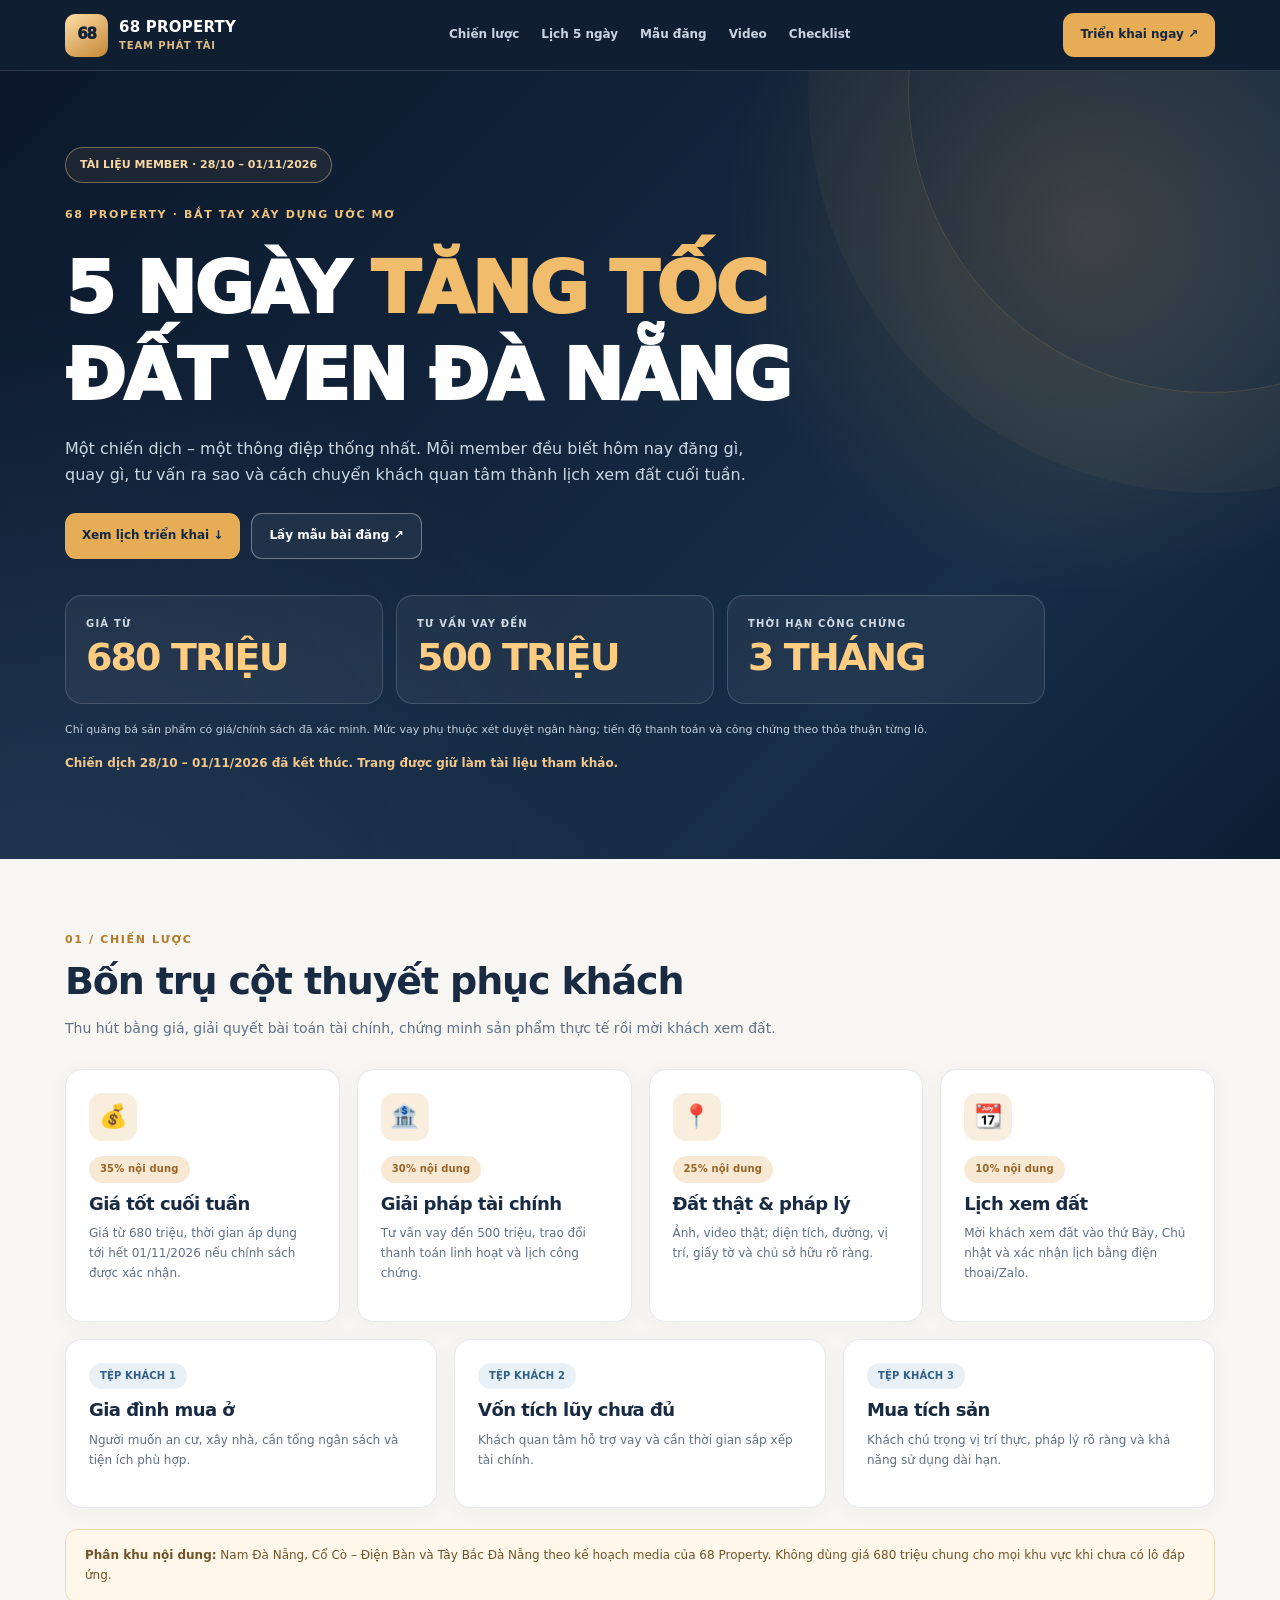
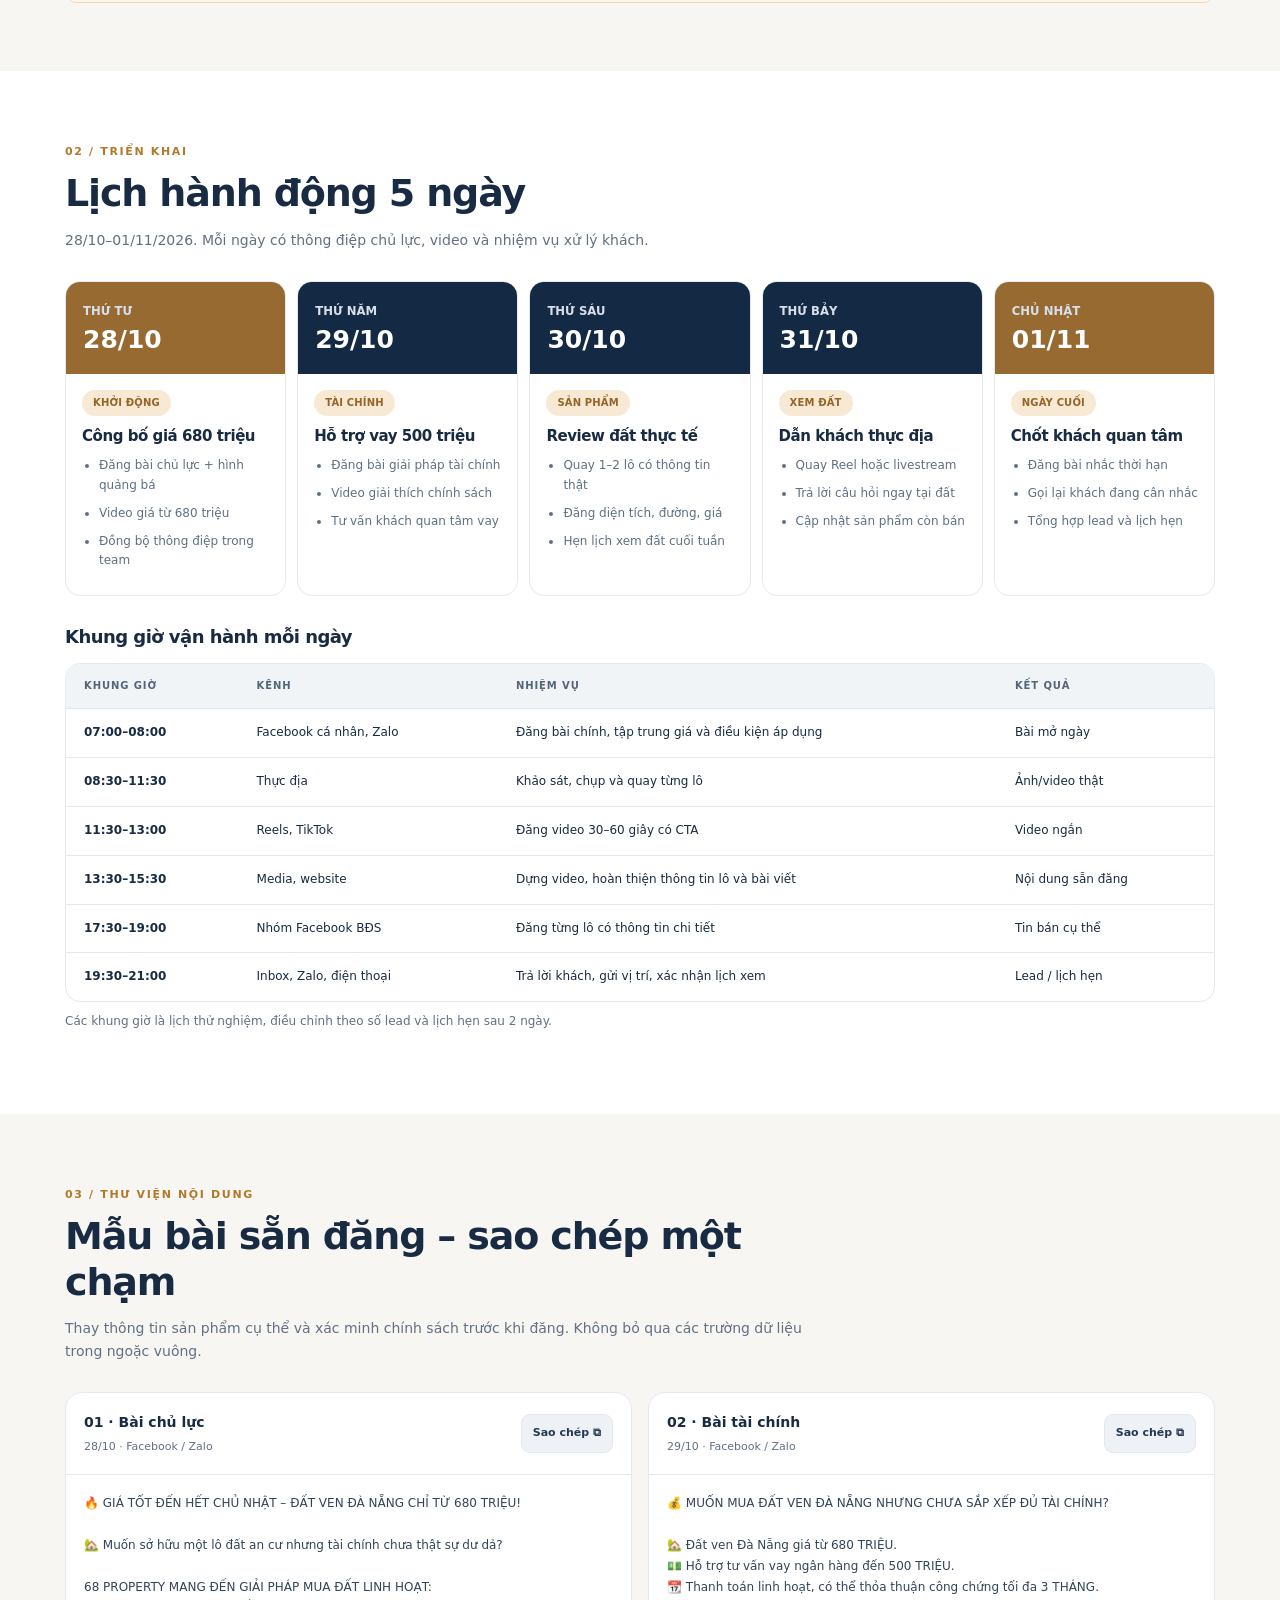
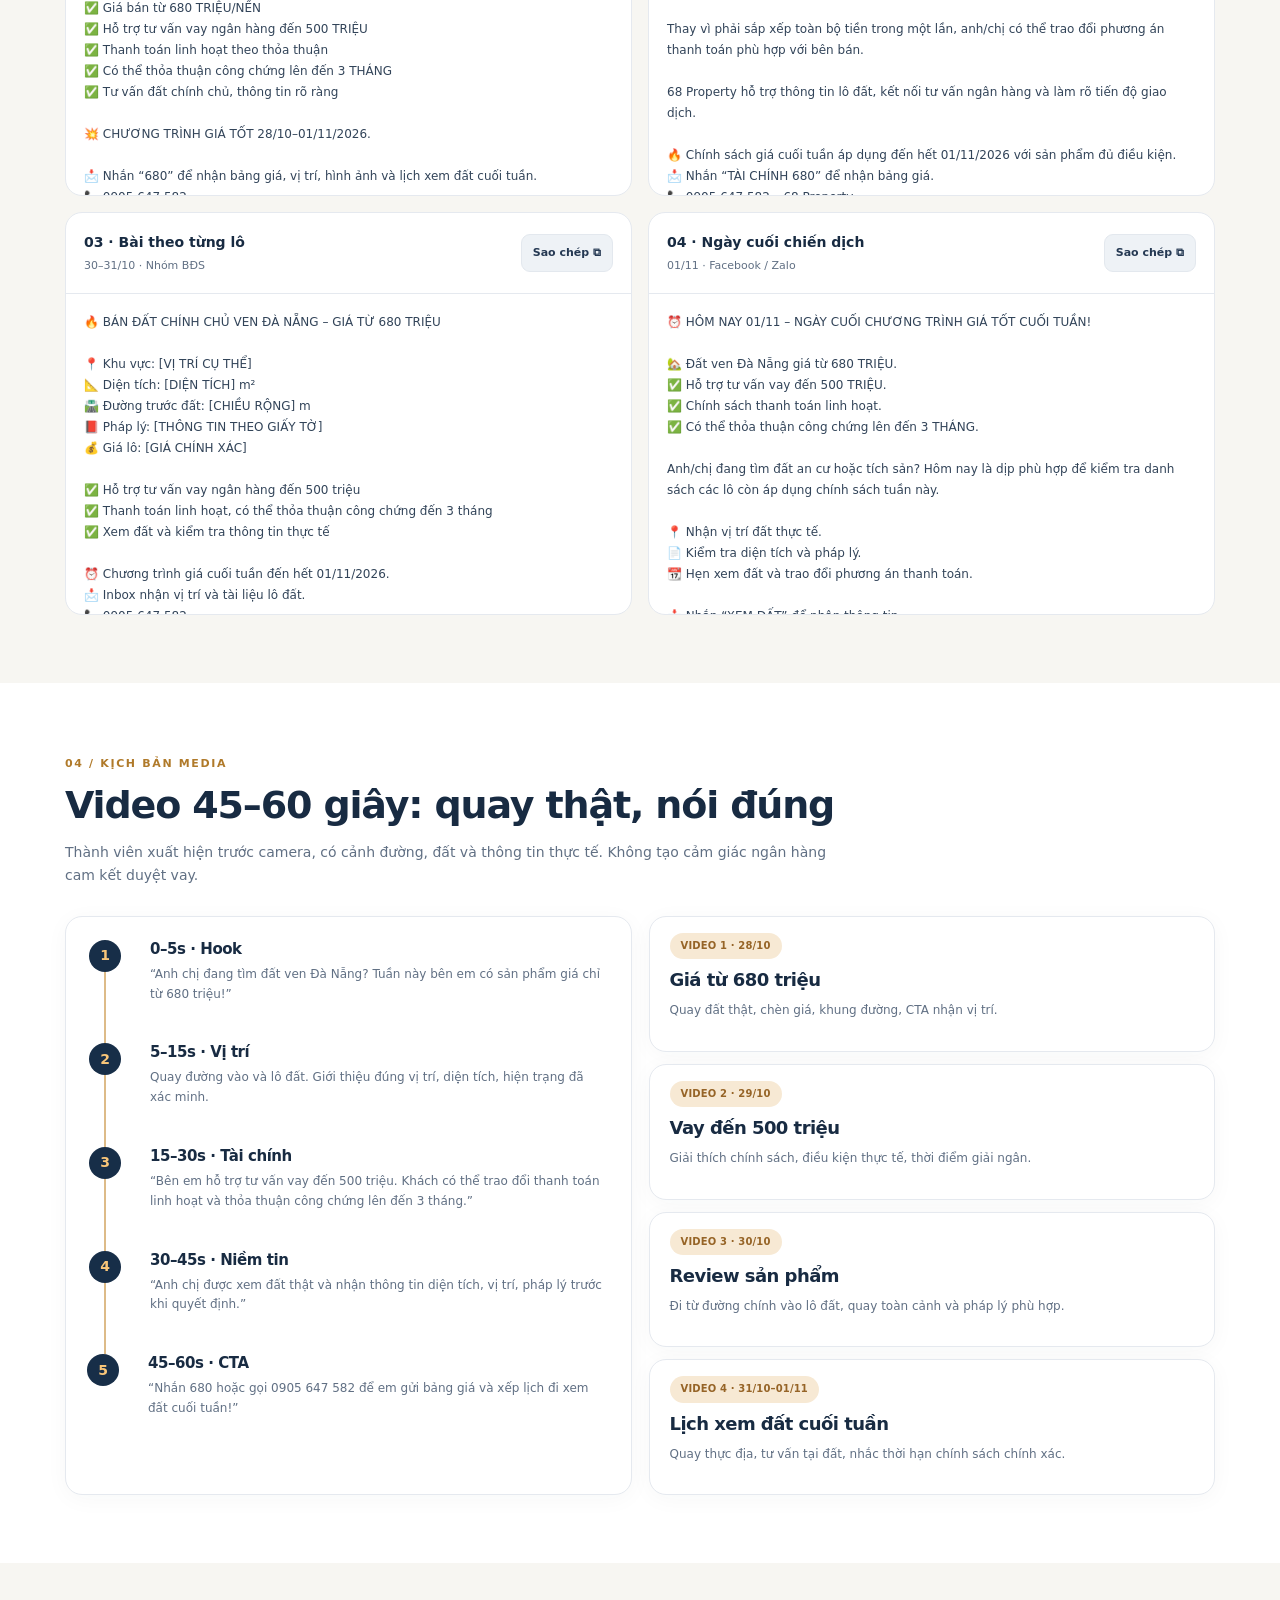
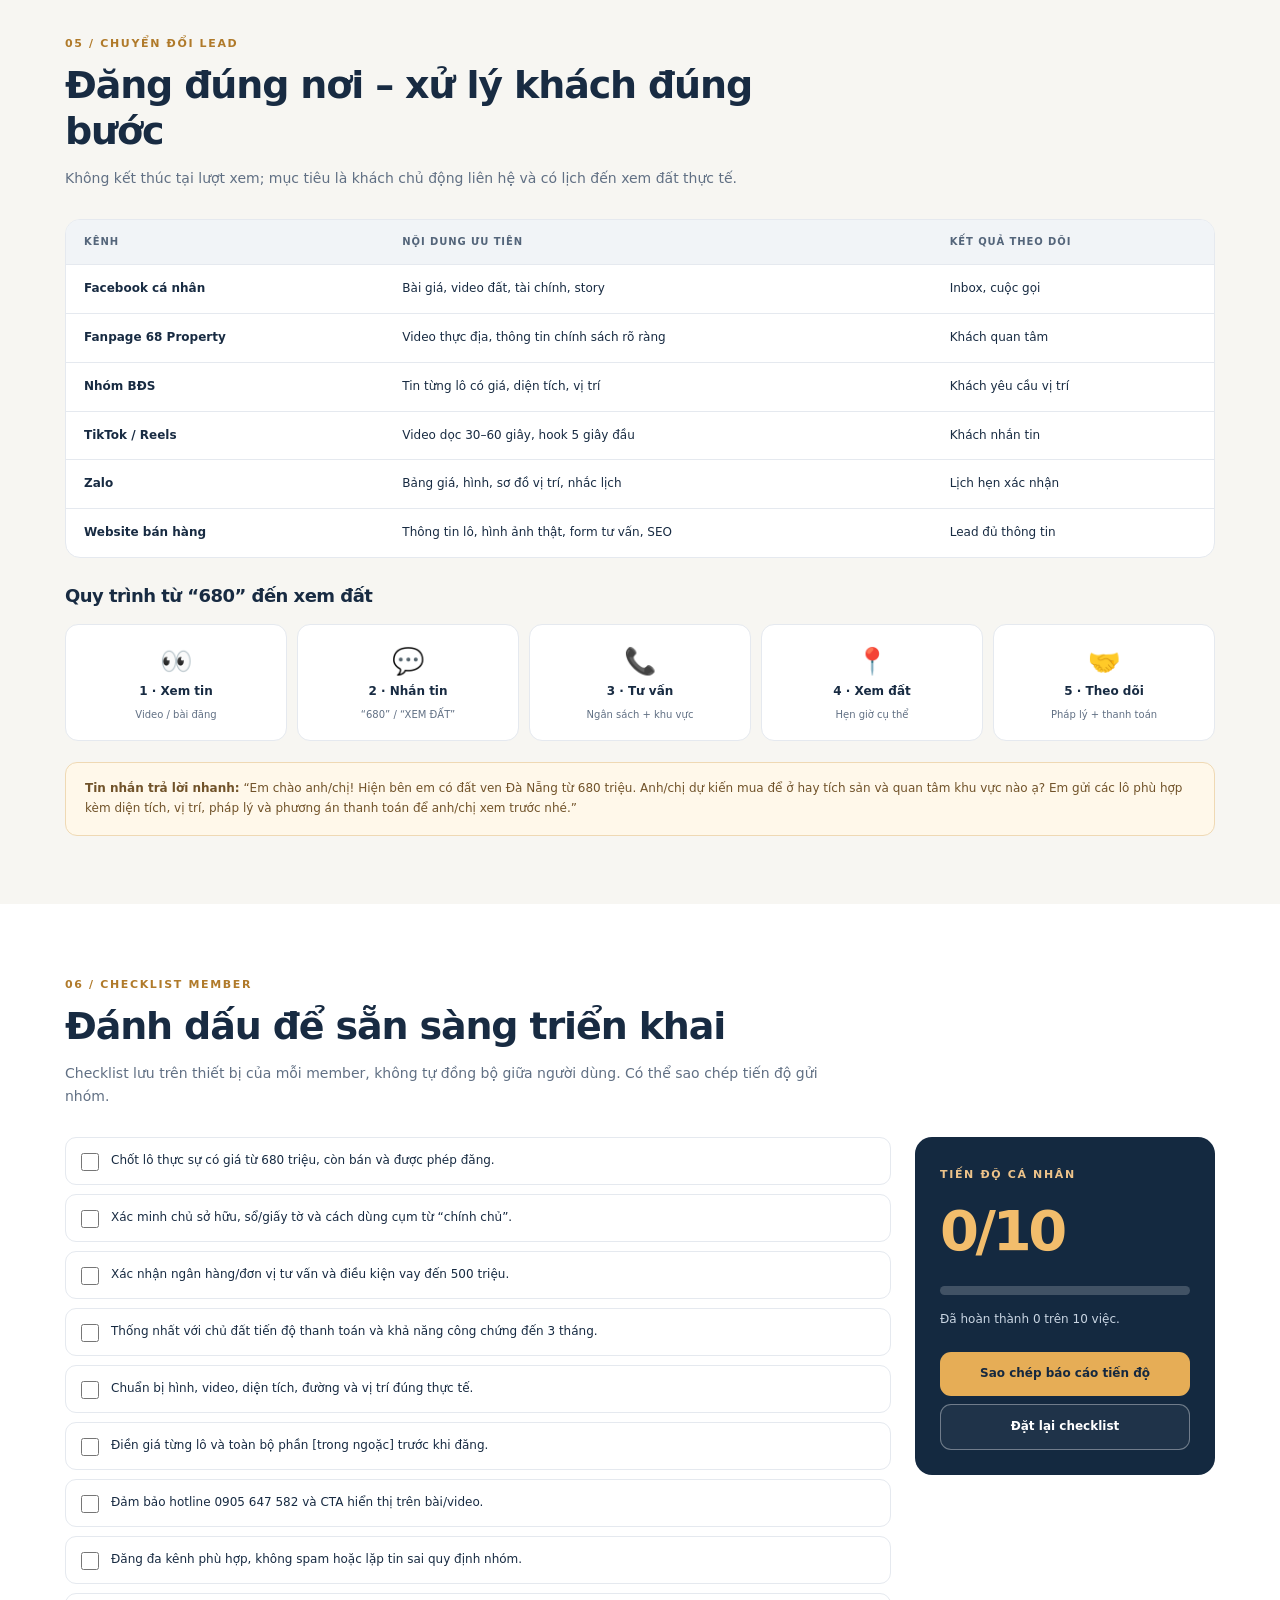
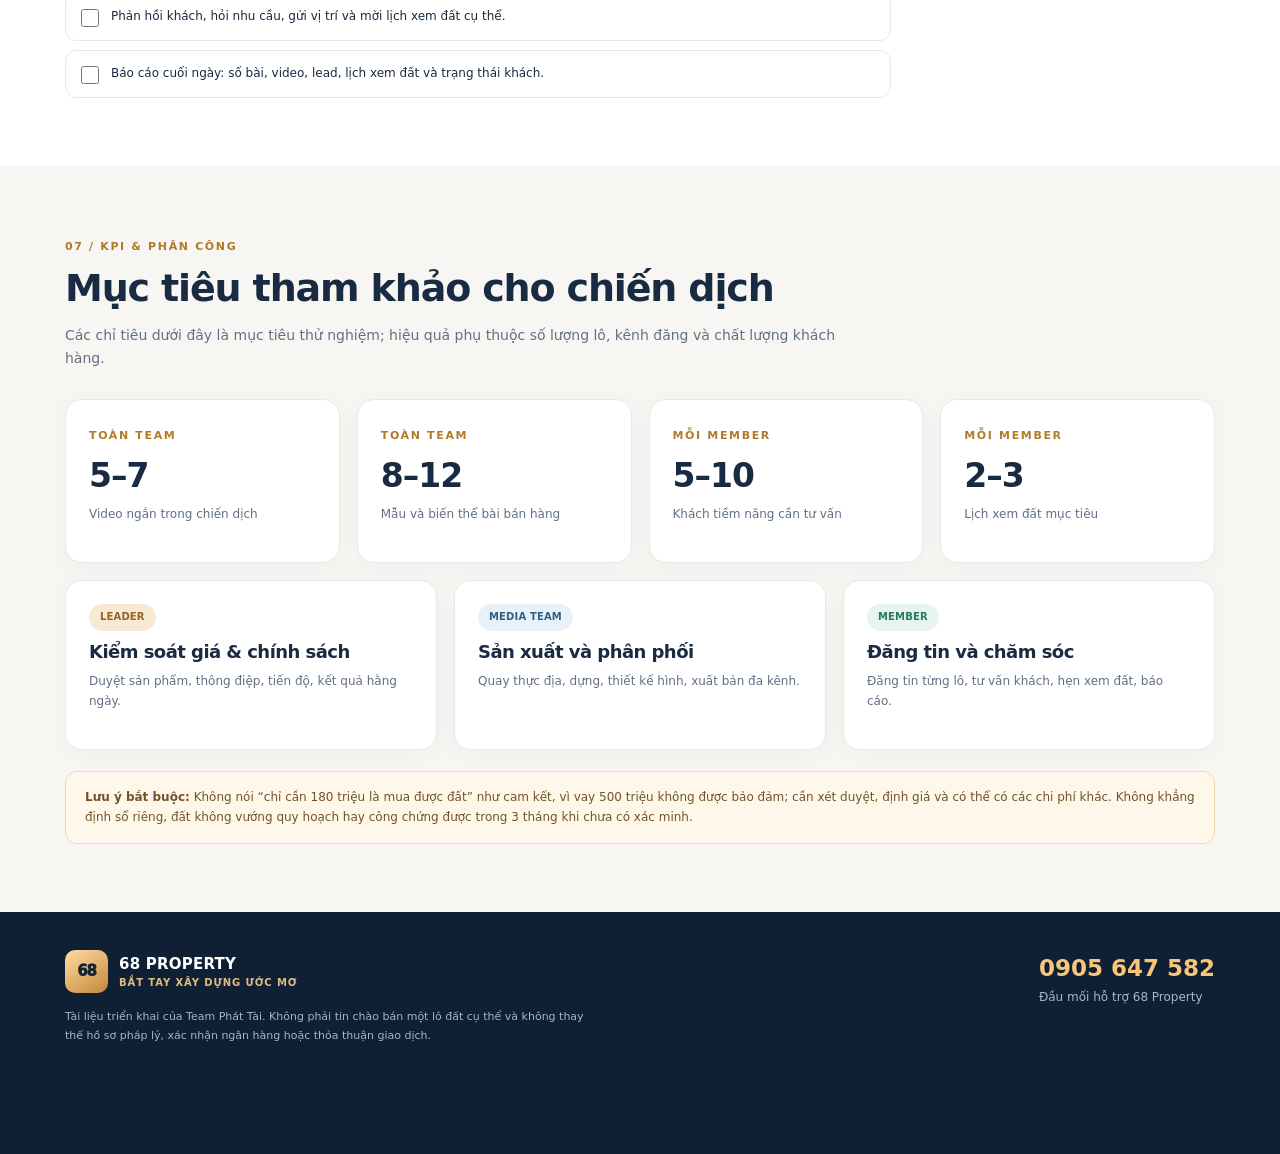
==== docs/index.html @ 5639f5b7 "Add 68 Property campaign playbook landing page" ====
<!doctype html>
<html lang="vi">
<head>
  <meta charset="utf-8">
  <meta name="viewport" content="width=device-width,initial-scale=1">
  <meta name="theme-color" content="#0d1b2f">
  <meta name="robots" content="noindex,nofollow">
  <title>68 Property | Playbook chiến dịch 680 triệu | 28/10–01/11/2026</title>
  <meta name="description" content="Tài liệu triển khai Team Phát Tài – 68 Property: mục tiêu, lịch 5 ngày, mẫu bài đăng, video, tư vấn và checklist chiến dịch đất ven Đà Nẵng.">
  <meta property="og:type" content="website">
  <meta property="og:title" content="68 Property | Chiến dịch 5 ngày tăng tốc">
  <meta property="og:description" content="Kế hoạch triển khai cho member: đất ven Đà Nẵng từ 680 triệu, tư vấn vay đến 500 triệu, công chứng linh hoạt đến 3 tháng.">
  <style>
  :root{--navy:#0e1e32;--navy2:#172b45;--gold:#e6ad56;--cream:#f7f6f2;--paper:#fff;--ink:#182b42;--muted:#617084;--line:#e5e9ef;--green:#247f61}
  *{box-sizing:border-box}html{scroll-behavior:smooth;scroll-padding-top:84px}body{margin:0;background:var(--cream);color:var(--ink);font-family:system-ui,-apple-system,'Segoe UI',Roboto,Arial,sans-serif;font-size:14px;line-height:1.65}a{color:inherit;text-decoration:none}button{font:inherit;cursor:pointer}button:focus-visible,a:focus-visible,input:focus-visible{outline:3px solid #e7a547;outline-offset:2px}h1,h2,h3{line-height:1.2;letter-spacing:-.03em;margin-top:0}h2{font-size:clamp(25px,3.4vw,38px)}h3{font-size:18px}p{margin:0 0 14px}.wrap{width:min(1150px,calc(100% - 42px));margin:auto}.eyebrow{text-transform:uppercase;letter-spacing:.15em;font-size:11px;font-weight:800;color:#b07a2a}.small{font-size:12px;color:var(--muted)}
  .header{background:rgba(12,26,45,.98);color:white;position:sticky;top:0;z-index:50;border-bottom:1px solid #ffffff20;backdrop-filter:blur(10px)}.headerin{display:flex;align-items:center;justify-content:space-between;gap:12px;min-height:70px}.brand{display:flex;align-items:center;gap:11px;font-size:15px;font-weight:900;letter-spacing:.015em;line-height:1.15}.mark{width:43px;height:43px;border-radius:10px;display:grid;place-items:center;background:linear-gradient(145deg,#ffdda5,#c48737);color:#122238;font-weight:1000;letter-spacing:-.08em}.brand small{font-size:10px;color:#dfbb84;letter-spacing:.09em;display:block;margin-top:4px}.nav{display:flex;align-items:center;gap:22px}.nav a{font-size:12px;font-weight:700;color:#c9d4e3}.nav a:hover{color:#f2c77f}.btn{display:inline-flex;align-items:center;justify-content:center;gap:7px;padding:12px 17px;border:0;border-radius:11px;font-size:12px;font-weight:800;transition:.15s}.btn:hover{transform:translateY(-1px)}.btn-gold{background:var(--gold);color:#15283f}.btn-ghost{border:1px solid #ffffff5c;background:#ffffff0d;color:#fff}.btn-light{background:#edf1f6;color:#263954}.btn-outline{border:1px solid var(--line);background:#fff;color:#253b52}.btn-small{padding:8px 10px;font-size:11px}
  .hero{position:relative;overflow:hidden;background:radial-gradient(circle at 85% 20%,#cb964339,transparent 29%),radial-gradient(circle at 0% 110%,#5c7eab37,transparent 41%),linear-gradient(135deg,#0b182b,#172e48 72%,#0c1e34);color:white}.hero:after{content:'';position:absolute;border:1px solid #ebb65d2b;width:600px;height:600px;border-radius:50%;right:-230px;top:-280px;box-shadow:0 0 0 100px #eab2580b;pointer-events:none}.hero-content{position:relative;z-index:1;padding:76px 0 72px}.hero .eyebrow{color:#f0c47d}.pill{border:1px solid #efc68870;background:#edb76412;display:inline-block;padding:8px 14px;border-radius:100px;font-size:11px;color:#f9d7a4;font-weight:800}.hero h1{font-size:clamp(38px,6vw,72px);font-weight:950;max-width:930px;margin:21px 0 18px}.hero h1 em{font-style:normal;color:#f2bc6d}.lead{font-size:16px;color:#cbd7e4;max-width:720px}.hero-actions{display:flex;gap:11px;flex-wrap:wrap;margin:24px 0 36px}.stats{display:grid;grid-template-columns:repeat(3,1fr);gap:13px;max-width:980px}.stat{padding:20px;border:1px solid #ffffff28;background:#ffffff0d;border-radius:17px}.stat span{display:block;text-transform:uppercase;letter-spacing:.12em;font-size:10px;font-weight:800;color:#cfdae6}.stat b{display:block;color:#ffcd82;font-size:clamp(25px,3vw,38px);letter-spacing:-.05em;line-height:1.35}.hero-note{font-size:11px;color:#c4d0df;margin:17px 0 0;max-width:950px}.count{color:#f1c68b;font-weight:750;font-size:12px;margin-top:14px}
  section.block{padding:68px 0}.alt{background:#fff}.intro{max-width:770px;margin-bottom:29px}.intro h2{margin:9px 0 12px}.intro p{color:var(--muted)}.grid{display:grid;gap:17px}.grid2{grid-template-columns:repeat(2,minmax(0,1fr))}.grid3{grid-template-columns:repeat(3,minmax(0,1fr))}.grid4{grid-template-columns:repeat(4,minmax(0,1fr))}.card{background:#fff;border:1px solid var(--line);border-radius:17px;padding:23px;box-shadow:0 4px 23px #1b2c4409}.card h3{margin:10px 0}.card p,.card li{color:var(--muted);font-size:12px}.tag{font-size:10px;font-weight:850;letter-spacing:.015em;background:#f7e9d4;color:#966427;border-radius:30px;padding:5px 11px;display:inline-block}.tag-blue{color:#315f88;background:#e9f1f8}.tag-green{color:#24795f;background:#e7f5ee}.ico{width:48px;height:48px;background:#f9eddd;border-radius:13px;display:grid;place-items:center;font-size:23px;margin-bottom:15px}.callout{background:#fff8ea;border:1px solid #efd9b4;border-radius:12px;padding:16px 19px;color:#71532a;font-size:12px;margin-top:21px}
  .days{display:grid;grid-template-columns:repeat(5,minmax(0,1fr));gap:11px}.day{border:1px solid var(--line);background:white;border-radius:15px;overflow:hidden}.day-top{background:#142943;color:#fff;padding:17px}.day:first-child .day-top,.day:last-child .day-top{background:#976a31}.day-top small{color:#d7dfeb;font-weight:700}.day-top strong{font-size:25px;display:block;line-height:1.4}.day-body{padding:16px}.day-body h3{font-size:15px;margin:11px 0}.day-body ul{padding-left:17px;margin:0;color:#5d7084;font-size:12px}.day-body li{margin:8px 0}
  .scroll{overflow:auto;border:1px solid var(--line);background:#fff;border-radius:15px}table{width:100%;border-collapse:collapse;min-width:690px}th,td{text-align:left;vertical-align:top;padding:14px 18px;font-size:12px;border-bottom:1px solid var(--line)}th{background:#f1f4f7;color:#54657a;font-size:10px;text-transform:uppercase;letter-spacing:.09em}tr:last-child td{border:0}td:first-child{font-weight:850;white-space:nowrap}
  .templates{display:grid;grid-template-columns:repeat(2,minmax(0,1fr));gap:16px}.template{background:#fff;border:1px solid var(--line);border-radius:17px;overflow:hidden}.template-head{display:flex;justify-content:space-between;align-items:center;gap:10px;padding:18px;border-bottom:1px solid var(--line)}.template-head strong{font-size:14px}.template-head small{display:block;font-size:11px;color:var(--muted);margin-top:3px}.post{padding:18px;white-space:pre-wrap;max-height:320px;overflow-y:auto;font-size:12px;color:#324459;line-height:1.75}.copy{font-weight:850;background:#eef2f6;border:1px solid #e3e8ee;border-radius:9px;padding:9px 11px;color:#243852;font-size:11px;white-space:nowrap}.copy:hover{background:#e1e8f0}
  .script{counter-reset:script}.scene{border-left:2px solid #ddbb88;padding:0 0 25px 44px;margin-left:15px;position:relative}.scene:last-child{border:0;padding-bottom:0}.scene:before{counter-increment:script;content:counter(script);position:absolute;left:-17px;top:0;border-radius:50%;background:#172e48;color:#f9c679;width:32px;height:32px;display:grid;place-items:center;font-weight:900}.scene h3{font-size:15px;margin:0 0 7px}.scene p{font-size:12px;color:var(--muted)}.mini{padding:16px 20px}
  .flow{display:grid;grid-template-columns:repeat(5,minmax(0,1fr));gap:10px}.flow-step{background:#fff;border:1px solid var(--line);border-radius:13px;text-align:center;padding:15px 8px}.flow-step i{font-size:26px;display:block;font-style:normal}.flow-step b{display:block;font-size:12px}.flow-step small{color:var(--muted);font-size:10px}
  .check-layout{display:grid;grid-template-columns:minmax(0,1fr) 300px;gap:24px}.checks{display:grid;gap:9px}.check{background:#fff;border:1px solid var(--line);padding:13px 15px;border-radius:11px;display:flex;align-items:flex-start;gap:12px;cursor:pointer;font-size:12px}.check input{accent-color:var(--green);width:18px;height:18px;flex-shrink:0;margin:2px 0 0}.check.is-done{background:#f3fbf6;border-color:#c5e4d1}.check.is-done span{color:#739481;text-decoration:line-through}.progress{background:#142940;border-radius:17px;color:#fff;padding:25px;position:sticky;top:90px;align-self:start}.progress .n{font-size:56px;font-weight:900;color:#f2bd6c;letter-spacing:-.06em}.progress p{font-size:12px;color:#c9d5e2}.progress-meter{border-radius:99px;background:#ffffff31;height:9px;overflow:hidden;margin:9px 0 15px}.progress-meter>div{width:0%;height:100%;background:#f3bc6d;transition:width .3s}.progress .btn{width:100%;margin-top:8px}
  .footer{background:#0f2035;color:#fff;padding:38px 0 95px}.footer-inner{display:flex;justify-content:space-between;gap:20px}.footer p{color:#a6b5c7;font-size:11px;max-width:520px;margin-top:15px}.footer .tel{font-size:23px;font-weight:900;color:#f8c679}.bottom{display:none}
  @media(max-width:1050px){.nav a{display:none}.days{grid-template-columns:repeat(3,1fr)}.grid4{grid-template-columns:repeat(2,1fr)}}
  @media(max-width:700px){.wrap{width:calc(100% - 28px)}.headerin{min-height:63px}.header .btn{display:none}.hero-content{padding:52px 0 48px}.hero h1{font-size:clamp(34px,9vw,47px)}.lead{font-size:14px}.hero-actions .btn{flex:1}.stats{gap:8px}.stat{padding:12px 11px;border-radius:12px}.stat b{font-size:clamp(20px,5vw,27px)}.stat span{font-size:9px}section.block{padding:48px 0}.grid2,.grid3,.grid4,.templates,.check-layout{grid-template-columns:1fr}.days{grid-template-columns:repeat(2,1fr)}.day-body{padding:13px}.day-body h3{font-size:14px}.flow{grid-template-columns:repeat(2,1fr)}.progress{position:static}.post{max-height:290px}.footer-inner{display:block}.footer .tel{display:inline-block;margin-top:20px}.bottom{position:fixed;z-index:60;display:flex;left:0;right:0;bottom:0;background:#fff;box-shadow:0 -5px 26px #17294320;gap:8px;padding:9px 13px calc(9px + env(safe-area-inset-bottom))}.bottom .btn{flex:1}}
  @media(max-width:390px){.days{grid-template-columns:1fr}.stat b{font-size:19px}}
  @media print{.header,.bottom,.hero-actions,.copy,.progress button{display:none!important}section.block{padding:16px 0}.hero,.hero h1,.hero .lead{background:#fff!important;color:#222!important}.hero h1 em{color:#956328}.post{max-height:none;overflow:visible}.day,.card,.template{break-inside:avoid}.days{grid-template-columns:repeat(5,1fr)}}
  </style>
</head>
<body>
<header class="header"><div class="wrap headerin"><a href="#dau" class="brand"><span class="mark">68</span><span>68 PROPERTY <small>TEAM PHÁT TÀI</small></span></a><nav class="nav"><a href="#chien-luoc">Chiến lược</a><a href="#lich">Lịch 5 ngày</a><a href="#noi-dung">Mẫu đăng</a><a href="#video">Video</a><a href="#checklist">Checklist</a></nav><a class="btn btn-gold" href="#checklist">Triển khai ngay ↗</a></div></header>
<main id="dau">
<section class="hero"><div class="wrap hero-content"><span class="pill">TÀI LIỆU MEMBER · 28/10 – 01/11/2026</span><div style="margin-top:23px" class="eyebrow">68 PROPERTY · BẮT TAY XÂY DỰNG ƯỚC MƠ</div><h1>5 NGÀY <em>TĂNG TỐC</em><br>ĐẤT VEN ĐÀ NẴNG</h1><p class="lead">Một chiến dịch – một thông điệp thống nhất. Mỗi member đều biết hôm nay đăng gì, quay gì, tư vấn ra sao và cách chuyển khách quan tâm thành lịch xem đất cuối tuần.</p><div class="hero-actions"><a class="btn btn-gold" href="#lich">Xem lịch triển khai ↓</a><a class="btn btn-ghost" href="#noi-dung">Lấy mẫu bài đăng ↗</a></div><div class="stats"><div class="stat"><span>Giá từ</span><b>680 TRIỆU</b></div><div class="stat"><span>Tư vấn vay đến</span><b>500 TRIỆU</b></div><div class="stat"><span>Thời hạn công chứng</span><b>3 THÁNG</b></div></div><p class="hero-note">Chỉ quảng bá sản phẩm có giá/chính sách đã xác minh. Mức vay phụ thuộc xét duyệt ngân hàng; tiến độ thanh toán và công chứng theo thỏa thuận từng lô.</p><p class="count" id="countdown"></p></div></section>
<section class="block" id="chien-luoc"><div class="wrap"><div class="intro"><span class="eyebrow">01 / CHIẾN LƯỢC</span><h2>Bốn trụ cột thuyết phục khách</h2><p>Thu hút bằng giá, giải quyết bài toán tài chính, chứng minh sản phẩm thực tế rồi mời khách xem đất.</p></div><div class="grid grid4"><div class="card"><div class="ico">💰</div><span class="tag">35% nội dung</span><h3>Giá tốt cuối tuần</h3><p>Giá từ 680 triệu, thời gian áp dụng tới hết 01/11/2026 nếu chính sách được xác nhận.</p></div><div class="card"><div class="ico">🏦</div><span class="tag">30% nội dung</span><h3>Giải pháp tài chính</h3><p>Tư vấn vay đến 500 triệu, trao đổi thanh toán linh hoạt và lịch công chứng.</p></div><div class="card"><div class="ico">📍</div><span class="tag">25% nội dung</span><h3>Đất thật & pháp lý</h3><p>Ảnh, video thật; diện tích, đường, vị trí, giấy tờ và chủ sở hữu rõ ràng.</p></div><div class="card"><div class="ico">📆</div><span class="tag">10% nội dung</span><h3>Lịch xem đất</h3><p>Mời khách xem đất vào thứ Bảy, Chủ nhật và xác nhận lịch bằng điện thoại/Zalo.</p></div></div><div class="grid grid3" style="margin-top:17px"><div class="card"><span class="tag tag-blue">TỆP KHÁCH 1</span><h3>Gia đình mua ở</h3><p>Người muốn an cư, xây nhà, cần tổng ngân sách và tiện ích phù hợp.</p></div><div class="card"><span class="tag tag-blue">TỆP KHÁCH 2</span><h3>Vốn tích lũy chưa đủ</h3><p>Khách quan tâm hỗ trợ vay và cần thời gian sắp xếp tài chính.</p></div><div class="card"><span class="tag tag-blue">TỆP KHÁCH 3</span><h3>Mua tích sản</h3><p>Khách chú trọng vị trí thực, pháp lý rõ ràng và khả năng sử dụng dài hạn.</p></div></div><div class="callout"><strong>Phân khu nội dung:</strong> Nam Đà Nẵng, Cổ Cò – Điện Bàn và Tây Bắc Đà Nẵng theo kế hoạch media của 68 Property. Không dùng giá 680 triệu chung cho mọi khu vực khi chưa có lô đáp ứng.</div></div></section>
<section class="block alt" id="lich"><div class="wrap"><div class="intro"><span class="eyebrow">02 / TRIỂN KHAI</span><h2>Lịch hành động 5 ngày</h2><p>28/10–01/11/2026. Mỗi ngày có thông điệp chủ lực, video và nhiệm vụ xử lý khách.</p></div><div class="days"><article class="day"><div class="day-top"><small>THỨ TƯ</small><strong>28/10</strong></div><div class="day-body"><span class="tag">KHỞI ĐỘNG</span><h3>Công bố giá 680 triệu</h3><ul><li>Đăng bài chủ lực + hình quảng bá</li><li>Video giá từ 680 triệu</li><li>Đồng bộ thông điệp trong team</li></ul></div></article><article class="day"><div class="day-top"><small>THỨ NĂM</small><strong>29/10</strong></div><div class="day-body"><span class="tag">TÀI CHÍNH</span><h3>Hỗ trợ vay 500 triệu</h3><ul><li>Đăng bài giải pháp tài chính</li><li>Video giải thích chính sách</li><li>Tư vấn khách quan tâm vay</li></ul></div></article><article class="day"><div class="day-top"><small>THỨ SÁU</small><strong>30/10</strong></div><div class="day-body"><span class="tag">SẢN PHẨM</span><h3>Review đất thực tế</h3><ul><li>Quay 1–2 lô có thông tin thật</li><li>Đăng diện tích, đường, giá</li><li>Hẹn lịch xem đất cuối tuần</li></ul></div></article><article class="day"><div class="day-top"><small>THỨ BẢY</small><strong>31/10</strong></div><div class="day-body"><span class="tag">XEM ĐẤT</span><h3>Dẫn khách thực địa</h3><ul><li>Quay Reel hoặc livestream</li><li>Trả lời câu hỏi ngay tại đất</li><li>Cập nhật sản phẩm còn bán</li></ul></div></article><article class="day"><div class="day-top"><small>CHỦ NHẬT</small><strong>01/11</strong></div><div class="day-body"><span class="tag">NGÀY CUỐI</span><h3>Chốt khách quan tâm</h3><ul><li>Đăng bài nhắc thời hạn</li><li>Gọi lại khách đang cân nhắc</li><li>Tổng hợp lead và lịch hẹn</li></ul></div></article></div><h3 style="margin:30px 0 15px">Khung giờ vận hành mỗi ngày</h3><div class="scroll"><table><thead><tr><th>Khung giờ</th><th>Kênh</th><th>Nhiệm vụ</th><th>Kết quả</th></tr></thead><tbody><tr><td>07:00–08:00</td><td>Facebook cá nhân, Zalo</td><td>Đăng bài chính, tập trung giá và điều kiện áp dụng</td><td>Bài mở ngày</td></tr><tr><td>08:30–11:30</td><td>Thực địa</td><td>Khảo sát, chụp và quay từng lô</td><td>Ảnh/video thật</td></tr><tr><td>11:30–13:00</td><td>Reels, TikTok</td><td>Đăng video 30–60 giây có CTA</td><td>Video ngắn</td></tr><tr><td>13:30–15:30</td><td>Media, website</td><td>Dựng video, hoàn thiện thông tin lô và bài viết</td><td>Nội dung sẵn đăng</td></tr><tr><td>17:30–19:00</td><td>Nhóm Facebook BĐS</td><td>Đăng từng lô có thông tin chi tiết</td><td>Tin bán cụ thể</td></tr><tr><td>19:30–21:00</td><td>Inbox, Zalo, điện thoại</td><td>Trả lời khách, gửi vị trí, xác nhận lịch xem</td><td>Lead / lịch hẹn</td></tr></tbody></table></div><p class="small" style="margin-top:10px">Các khung giờ là lịch thử nghiệm, điều chỉnh theo số lead và lịch hẹn sau 2 ngày.</p></div></section>
<section class="block" id="noi-dung"><div class="wrap"><div class="intro"><span class="eyebrow">03 / THƯ VIỆN NỘI DUNG</span><h2>Mẫu bài sẵn đăng – sao chép một chạm</h2><p>Thay thông tin sản phẩm cụ thể và xác minh chính sách trước khi đăng. Không bỏ qua các trường dữ liệu trong ngoặc vuông.</p></div><div class="templates">
<article class="template"><div class="template-head"><div><strong>01 · Bài chủ lực</strong><small>28/10 · Facebook / Zalo</small></div><button class="copy" data-copy="p1">Sao chép ⧉</button></div><div class="post" id="p1">🔥 GIÁ TỐT ĐẾN HẾT CHỦ NHẬT – ĐẤT VEN ĐÀ NẴNG CHỈ TỪ 680 TRIỆU!

🏡 Muốn sở hữu một lô đất an cư nhưng tài chính chưa thật sự dư dả?

68 PROPERTY MANG ĐẾN GIẢI PHÁP MUA ĐẤT LINH HOẠT:
✅ Giá bán từ 680 TRIỆU/NỀN
✅ Hỗ trợ tư vấn vay ngân hàng đến 500 TRIỆU
✅ Thanh toán linh hoạt theo thỏa thuận
✅ Có thể thỏa thuận công chứng lên đến 3 THÁNG
✅ Tư vấn đất chính chủ, thông tin rõ ràng

💥 CHƯƠNG TRÌNH GIÁ TỐT 28/10–01/11/2026.

📩 Nhắn “680” để nhận bảng giá, vị trí, hình ảnh và lịch xem đất cuối tuần.
📞 0905 647 582
🏢 68 PROPERTY – BẮT TAY XÂY DỰNG ƯỚC MƠ

*Điều kiện vay và công chứng theo từng sản phẩm, ngân hàng và thỏa thuận giao dịch.*

#DatVenDaNang #DatNenDaNang #DatChinhChu #68Property</div></article>
<article class="template"><div class="template-head"><div><strong>02 · Bài tài chính</strong><small>29/10 · Facebook / Zalo</small></div><button class="copy" data-copy="p2">Sao chép ⧉</button></div><div class="post" id="p2">💰 MUỐN MUA ĐẤT VEN ĐÀ NẴNG NHƯNG CHƯA SẮP XẾP ĐỦ TÀI CHÍNH?

🏡 Đất ven Đà Nẵng giá từ 680 TRIỆU.
💵 Hỗ trợ tư vấn vay ngân hàng đến 500 TRIỆU.
📆 Thanh toán linh hoạt, có thể thỏa thuận công chứng tối đa 3 THÁNG.

Thay vì phải sắp xếp toàn bộ tiền trong một lần, anh/chị có thể trao đổi phương án thanh toán phù hợp với bên bán.

68 Property hỗ trợ thông tin lô đất, kết nối tư vấn ngân hàng và làm rõ tiến độ giao dịch.

🔥 Chính sách giá cuối tuần áp dụng đến hết 01/11/2026 với sản phẩm đủ điều kiện.
📩 Nhắn “TÀI CHÍNH 680” để nhận bảng giá.
📞 0905 647 582 – 68 Property

*Khoản vay thực tế theo thẩm định ngân hàng; thời hạn công chứng theo thỏa thuận với chủ đất.*

#DatVenDaNang #MuaDatDaNang #HoTroVayNganHang #68Property</div></article>
<article class="template"><div class="template-head"><div><strong>03 · Bài theo từng lô</strong><small>30–31/10 · Nhóm BĐS</small></div><button class="copy" data-copy="p3">Sao chép ⧉</button></div><div class="post" id="p3">🔥 BÁN ĐẤT CHÍNH CHỦ VEN ĐÀ NẴNG – GIÁ TỪ 680 TRIỆU

📍 Khu vực: [VỊ TRÍ CỤ THỂ]
📐 Diện tích: [DIỆN TÍCH] m²
🛣️ Đường trước đất: [CHIỀU RỘNG] m
📕 Pháp lý: [THÔNG TIN THEO GIẤY TỜ]
💰 Giá lô: [GIÁ CHÍNH XÁC]

✅ Hỗ trợ tư vấn vay ngân hàng đến 500 triệu
✅ Thanh toán linh hoạt, có thể thỏa thuận công chứng đến 3 tháng
✅ Xem đất và kiểm tra thông tin thực tế

⏰ Chương trình giá cuối tuần đến hết 01/11/2026.
📩 Inbox nhận vị trí và tài liệu lô đất.
📞 0905 647 582
🏢 68 Property – Kết nối chủ đất và khách mua.

*CHỈ ĐĂNG SAU KHI ĐIỀN VÀ XÁC MINH THÔNG TIN THẬT.*</div></article>
<article class="template"><div class="template-head"><div><strong>04 · Ngày cuối chiến dịch</strong><small>01/11 · Facebook / Zalo</small></div><button class="copy" data-copy="p4">Sao chép ⧉</button></div><div class="post" id="p4">⏰ HÔM NAY 01/11 – NGÀY CUỐI CHƯƠNG TRÌNH GIÁ TỐT CUỐI TUẦN!

🏡 Đất ven Đà Nẵng giá từ 680 TRIỆU.
✅ Hỗ trợ tư vấn vay đến 500 TRIỆU.
✅ Chính sách thanh toán linh hoạt.
✅ Có thể thỏa thuận công chứng lên đến 3 THÁNG.

Anh/chị đang tìm đất an cư hoặc tích sản? Hôm nay là dịp phù hợp để kiểm tra danh sách các lô còn áp dụng chính sách tuần này.

📍 Nhận vị trí đất thực tế.
📄 Kiểm tra diện tích và pháp lý.
📆 Hẹn xem đất và trao đổi phương án thanh toán.

📩 Nhắn “XEM ĐẤT” để nhận thông tin.
📞 0905 647 582
68 PROPERTY – BẮT TAY XÂY DỰNG ƯỚC MƠ

*Chỉ áp dụng đối với sản phẩm còn bán và đủ điều kiện. Vay vốn và tiến độ công chứng theo xác nhận thực tế.*</div></article>
</div></div></section>
<section class="block alt" id="video"><div class="wrap"><div class="intro"><span class="eyebrow">04 / KỊCH BẢN MEDIA</span><h2>Video 45–60 giây: quay thật, nói đúng</h2><p>Thành viên xuất hiện trước camera, có cảnh đường, đất và thông tin thực tế. Không tạo cảm giác ngân hàng cam kết duyệt vay.</p></div><div class="grid grid2"><div class="card script"><div class="scene"><h3>0–5s · Hook</h3><p>“Anh chị đang tìm đất ven Đà Nẵng? Tuần này bên em có sản phẩm giá chỉ từ 680 triệu!”</p></div><div class="scene"><h3>5–15s · Vị trí</h3><p>Quay đường vào và lô đất. Giới thiệu đúng vị trí, diện tích, hiện trạng đã xác minh.</p></div><div class="scene"><h3>15–30s · Tài chính</h3><p>“Bên em hỗ trợ tư vấn vay đến 500 triệu. Khách có thể trao đổi thanh toán linh hoạt và thỏa thuận công chứng lên đến 3 tháng.”</p></div><div class="scene"><h3>30–45s · Niềm tin</h3><p>“Anh chị được xem đất thật và nhận thông tin diện tích, vị trí, pháp lý trước khi quyết định.”</p></div><div class="scene"><h3>45–60s · CTA</h3><p>“Nhắn 680 hoặc gọi 0905 647 582 để em gửi bảng giá và xếp lịch đi xem đất cuối tuần!”</p></div></div><div class="grid" style="gap:12px"><div class="card mini"><span class="tag">VIDEO 1 · 28/10</span><h3>Giá từ 680 triệu</h3><p>Quay đất thật, chèn giá, khung đường, CTA nhận vị trí.</p></div><div class="card mini"><span class="tag">VIDEO 2 · 29/10</span><h3>Vay đến 500 triệu</h3><p>Giải thích chính sách, điều kiện thực tế, thời điểm giải ngân.</p></div><div class="card mini"><span class="tag">VIDEO 3 · 30/10</span><h3>Review sản phẩm</h3><p>Đi từ đường chính vào lô đất, quay toàn cảnh và pháp lý phù hợp.</p></div><div class="card mini"><span class="tag">VIDEO 4 · 31/10–01/11</span><h3>Lịch xem đất cuối tuần</h3><p>Quay thực địa, tư vấn tại đất, nhắc thời hạn chính sách chính xác.</p></div></div></div></div></section>
<section class="block" id="chuyen-doi"><div class="wrap"><div class="intro"><span class="eyebrow">05 / CHUYỂN ĐỔI LEAD</span><h2>Đăng đúng nơi – xử lý khách đúng bước</h2><p>Không kết thúc tại lượt xem; mục tiêu là khách chủ động liên hệ và có lịch đến xem đất thực tế.</p></div><div class="scroll"><table><thead><tr><th>Kênh</th><th>Nội dung ưu tiên</th><th>Kết quả theo dõi</th></tr></thead><tbody><tr><td>Facebook cá nhân</td><td>Bài giá, video đất, tài chính, story</td><td>Inbox, cuộc gọi</td></tr><tr><td>Fanpage 68 Property</td><td>Video thực địa, thông tin chính sách rõ ràng</td><td>Khách quan tâm</td></tr><tr><td>Nhóm BĐS</td><td>Tin từng lô có giá, diện tích, vị trí</td><td>Khách yêu cầu vị trí</td></tr><tr><td>TikTok / Reels</td><td>Video dọc 30–60 giây, hook 5 giây đầu</td><td>Khách nhắn tin</td></tr><tr><td>Zalo</td><td>Bảng giá, hình, sơ đồ vị trí, nhắc lịch</td><td>Lịch hẹn xác nhận</td></tr><tr><td>Website bán hàng</td><td>Thông tin lô, hình ảnh thật, form tư vấn, SEO</td><td>Lead đủ thông tin</td></tr></tbody></table></div><h3 style="margin:27px 0 17px">Quy trình từ “680” đến xem đất</h3><div class="flow"><div class="flow-step"><i>👀</i><b>1 · Xem tin</b><small>Video / bài đăng</small></div><div class="flow-step"><i>💬</i><b>2 · Nhắn tin</b><small>“680” / “XEM ĐẤT”</small></div><div class="flow-step"><i>📞</i><b>3 · Tư vấn</b><small>Ngân sách + khu vực</small></div><div class="flow-step"><i>📍</i><b>4 · Xem đất</b><small>Hẹn giờ cụ thể</small></div><div class="flow-step"><i>🤝</i><b>5 · Theo dõi</b><small>Pháp lý + thanh toán</small></div></div><div class="callout"><strong>Tin nhắn trả lời nhanh:</strong> “Em chào anh/chị! Hiện bên em có đất ven Đà Nẵng từ 680 triệu. Anh/chị dự kiến mua để ở hay tích sản và quan tâm khu vực nào ạ? Em gửi các lô phù hợp kèm diện tích, vị trí, pháp lý và phương án thanh toán để anh/chị xem trước nhé.”</div></div></section>
<section class="block alt" id="checklist"><div class="wrap"><div class="intro"><span class="eyebrow">06 / CHECKLIST MEMBER</span><h2>Đánh dấu để sẵn sàng triển khai</h2><p>Checklist lưu trên thiết bị của mỗi member, không tự đồng bộ giữa người dùng. Có thể sao chép tiến độ gửi nhóm.</p></div><div class="check-layout"><div id="tasks" class="checks"><label class="check"><input type="checkbox"><span>Chốt lô thực sự có giá từ 680 triệu, còn bán và được phép đăng.</span></label><label class="check"><input type="checkbox"><span>Xác minh chủ sở hữu, sổ/giấy tờ và cách dùng cụm từ “chính chủ”.</span></label><label class="check"><input type="checkbox"><span>Xác nhận ngân hàng/đơn vị tư vấn và điều kiện vay đến 500 triệu.</span></label><label class="check"><input type="checkbox"><span>Thống nhất với chủ đất tiến độ thanh toán và khả năng công chứng đến 3 tháng.</span></label><label class="check"><input type="checkbox"><span>Chuẩn bị hình, video, diện tích, đường và vị trí đúng thực tế.</span></label><label class="check"><input type="checkbox"><span>Điền giá từng lô và toàn bộ phần [trong ngoặc] trước khi đăng.</span></label><label class="check"><input type="checkbox"><span>Đảm bảo hotline 0905 647 582 và CTA hiển thị trên bài/video.</span></label><label class="check"><input type="checkbox"><span>Đăng đa kênh phù hợp, không spam hoặc lặp tin sai quy định nhóm.</span></label><label class="check"><input type="checkbox"><span>Phản hồi khách, hỏi nhu cầu, gửi vị trí và mời lịch xem đất cụ thể.</span></label><label class="check"><input type="checkbox"><span>Báo cáo cuối ngày: số bài, video, lead, lịch xem đất và trạng thái khách.</span></label></div><aside class="progress"><span class="eyebrow" style="color:#edc38a">TIẾN ĐỘ CÁ NHÂN</span><div id="completed" class="n">0/10</div><div class="progress-meter"><div id="meter"></div></div><p id="progress-text">Bắt đầu kiểm tra để sẵn sàng triển khai.</p><button class="btn btn-gold" id="report">Sao chép báo cáo tiến độ</button><button class="btn btn-ghost" id="reset">Đặt lại checklist</button></aside></div></div></section>
<section class="block" id="kpi"><div class="wrap"><div class="intro"><span class="eyebrow">07 / KPI & PHÂN CÔNG</span><h2>Mục tiêu tham khảo cho chiến dịch</h2><p>Các chỉ tiêu dưới đây là mục tiêu thử nghiệm; hiệu quả phụ thuộc số lượng lô, kênh đăng và chất lượng khách hàng.</p></div><div class="grid grid4"><div class="card"><span class="eyebrow">TOÀN TEAM</span><h2 style="font-size:33px;margin:10px 0">5–7</h2><p>Video ngắn trong chiến dịch</p></div><div class="card"><span class="eyebrow">TOÀN TEAM</span><h2 style="font-size:33px;margin:10px 0">8–12</h2><p>Mẫu và biến thể bài bán hàng</p></div><div class="card"><span class="eyebrow">MỖI MEMBER</span><h2 style="font-size:33px;margin:10px 0">5–10</h2><p>Khách tiềm năng cần tư vấn</p></div><div class="card"><span class="eyebrow">MỖI MEMBER</span><h2 style="font-size:33px;margin:10px 0">2–3</h2><p>Lịch xem đất mục tiêu</p></div></div><div class="grid grid3" style="margin-top:17px"><div class="card"><span class="tag">LEADER</span><h3>Kiểm soát giá & chính sách</h3><p>Duyệt sản phẩm, thông điệp, tiến độ, kết quả hằng ngày.</p></div><div class="card"><span class="tag tag-blue">MEDIA TEAM</span><h3>Sản xuất và phân phối</h3><p>Quay thực địa, dựng, thiết kế hình, xuất bản đa kênh.</p></div><div class="card"><span class="tag tag-green">MEMBER</span><h3>Đăng tin và chăm sóc</h3><p>Đăng tin từng lô, tư vấn khách, hẹn xem đất, báo cáo.</p></div></div><div class="callout"><strong>Lưu ý bắt buộc:</strong> Không nói “chỉ cần 180 triệu là mua được đất” như cam kết, vì vay 500 triệu không được bảo đảm; cần xét duyệt, định giá và có thể có các chi phí khác. Không khẳng định sổ riêng, đất không vướng quy hoạch hay công chứng được trong 3 tháng khi chưa có xác minh.</div></div></section>
</main>
<footer class="footer"><div class="wrap footer-inner"><div><a href="#dau" class="brand"><span class="mark">68</span><span>68 PROPERTY <small>BẮT TAY XÂY DỰNG ƯỚC MƠ</small></span></a><p>Tài liệu triển khai của Team Phát Tài. Không phải tin chào bán một lô đất cụ thể và không thay thế hồ sơ pháp lý, xác nhận ngân hàng hoặc thỏa thuận giao dịch.</p></div><div><a class="tel" href="tel:0905647582">0905 647 582</a><div style="font-size:12px;color:#a6b5c7">Đầu mối hỗ trợ 68 Property</div></div></div></footer>
<div class="bottom"><a href="#noi-dung" class="btn btn-light">📋 Lấy mẫu đăng</a><a href="#checklist" class="btn btn-gold">✓ Checklist</a></div>
<script>
(function(){
  const cd=document.getElementById('countdown'),end=new Date('2026-11-01T23:59:59+07:00').getTime();
  function tick(){const x=end-Date.now();if(x<=0){cd.textContent='Chiến dịch 28/10 – 01/11/2026 đã kết thúc. Trang được giữ làm tài liệu tham khảo.';return;}const d=Math.floor(x/86400000),h=Math.floor(x%86400000/3600000),m=Math.floor(x%3600000/60000);cd.textContent='⏳ Còn '+d+' ngày '+h+' giờ '+m+' phút đến hạn kết thúc chiến dịch.';}
  tick();setInterval(tick,60000);
  function fallback(text){const e=document.createElement('textarea');e.value=text;e.style.position='fixed';e.style.left='-10000px';document.body.appendChild(e);e.select();let ok=false;try{ok=document.execCommand('copy');}catch(err){}e.remove();return ok;}
  async function copyText(text){try{if(navigator.clipboard&&window.isSecureContext){await navigator.clipboard.writeText(text);return true;}}catch(err){}return fallback(text);}
  function flash(el,text){const old=el.textContent;el.textContent=text;setTimeout(()=>el.textContent=old,1800);}
  document.querySelectorAll('[data-copy]').forEach(b=>b.addEventListener('click',async()=>{const text=document.getElementById(b.dataset.copy).innerText.trim();flash(b,await copyText(text)?'✓ Đã sao chép':'Không sao chép được');}));
  const key='68property-20261028-checklist',checks=[...document.querySelectorAll('#tasks input')];try{const state=JSON.parse(localStorage.getItem(key)||'[]');checks.forEach((c,i)=>c.checked=!!state[i]);}catch(err){}
  function update(){let n=0;checks.forEach(c=>{n+=c.checked?1:0;c.closest('label').classList.toggle('is-done',c.checked);});document.getElementById('completed').textContent=n+'/'+checks.length;document.getElementById('meter').style.width=(100*n/checks.length)+'%';document.getElementById('progress-text').textContent=n===checks.length?'Hoàn tất checklist! Sẵn sàng triển khai và báo cáo.':'Đã hoàn thành '+n+' trên '+checks.length+' việc.';try{localStorage.setItem(key,JSON.stringify(checks.map(c=>c.checked)));}catch(err){}}
  checks.forEach(c=>c.addEventListener('change',update));update();
  document.getElementById('reset').addEventListener('click',()=>{if(!confirm('Đặt lại checklist trên thiết bị này?'))return;checks.forEach(c=>c.checked=false);update();});
  document.getElementById('report').addEventListener('click',async function(){const lines=checks.map(c=>(c.checked?'[x] ':'[ ] ')+c.closest('label').innerText.trim());const text='BÁO CÁO MEMBER – 68 PROPERTY\nNgày: '+new Date().toLocaleDateString('vi-VN')+'\nHoàn thành: '+checks.filter(c=>c.checked).length+'/'+checks.length+'\n'+lines.join('\n');flash(this,await copyText(text)?'✓ Đã sao chép':'Không sao chép được');});
})();
</script>
</body>
</html>
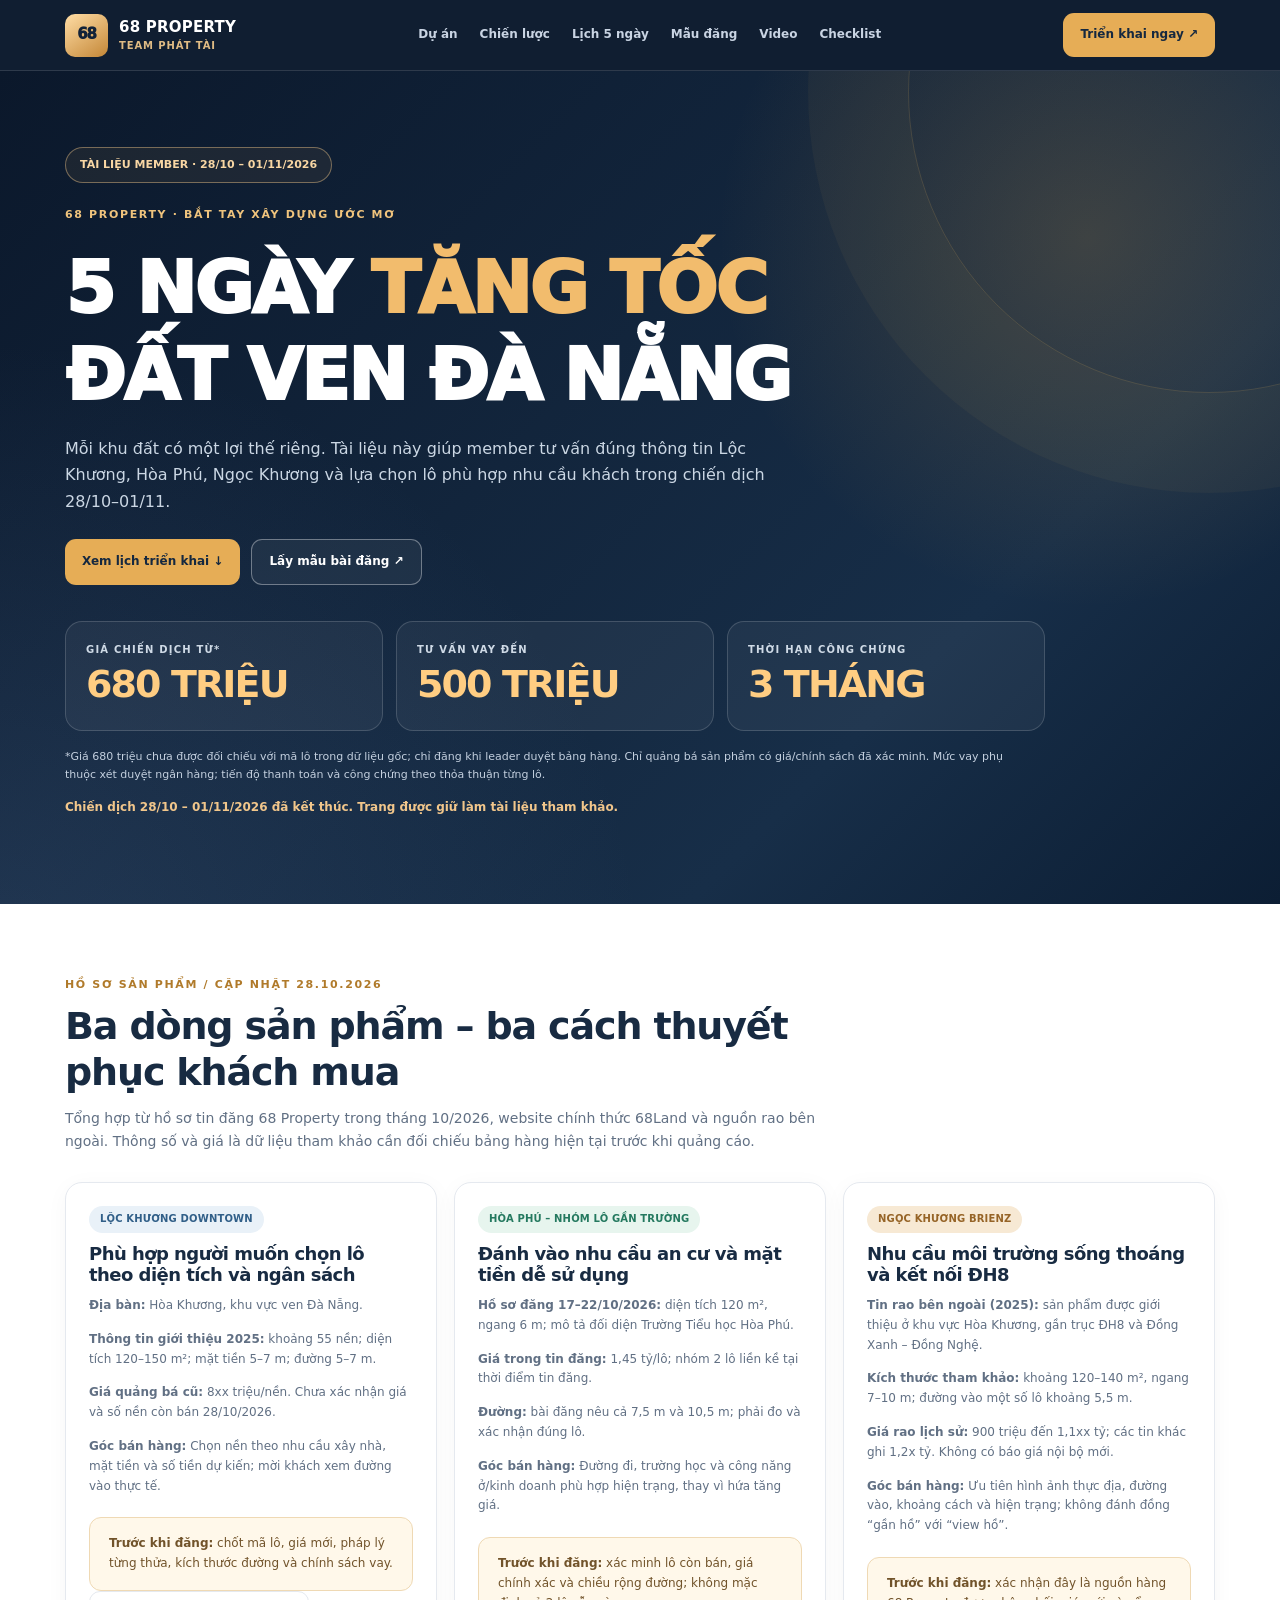
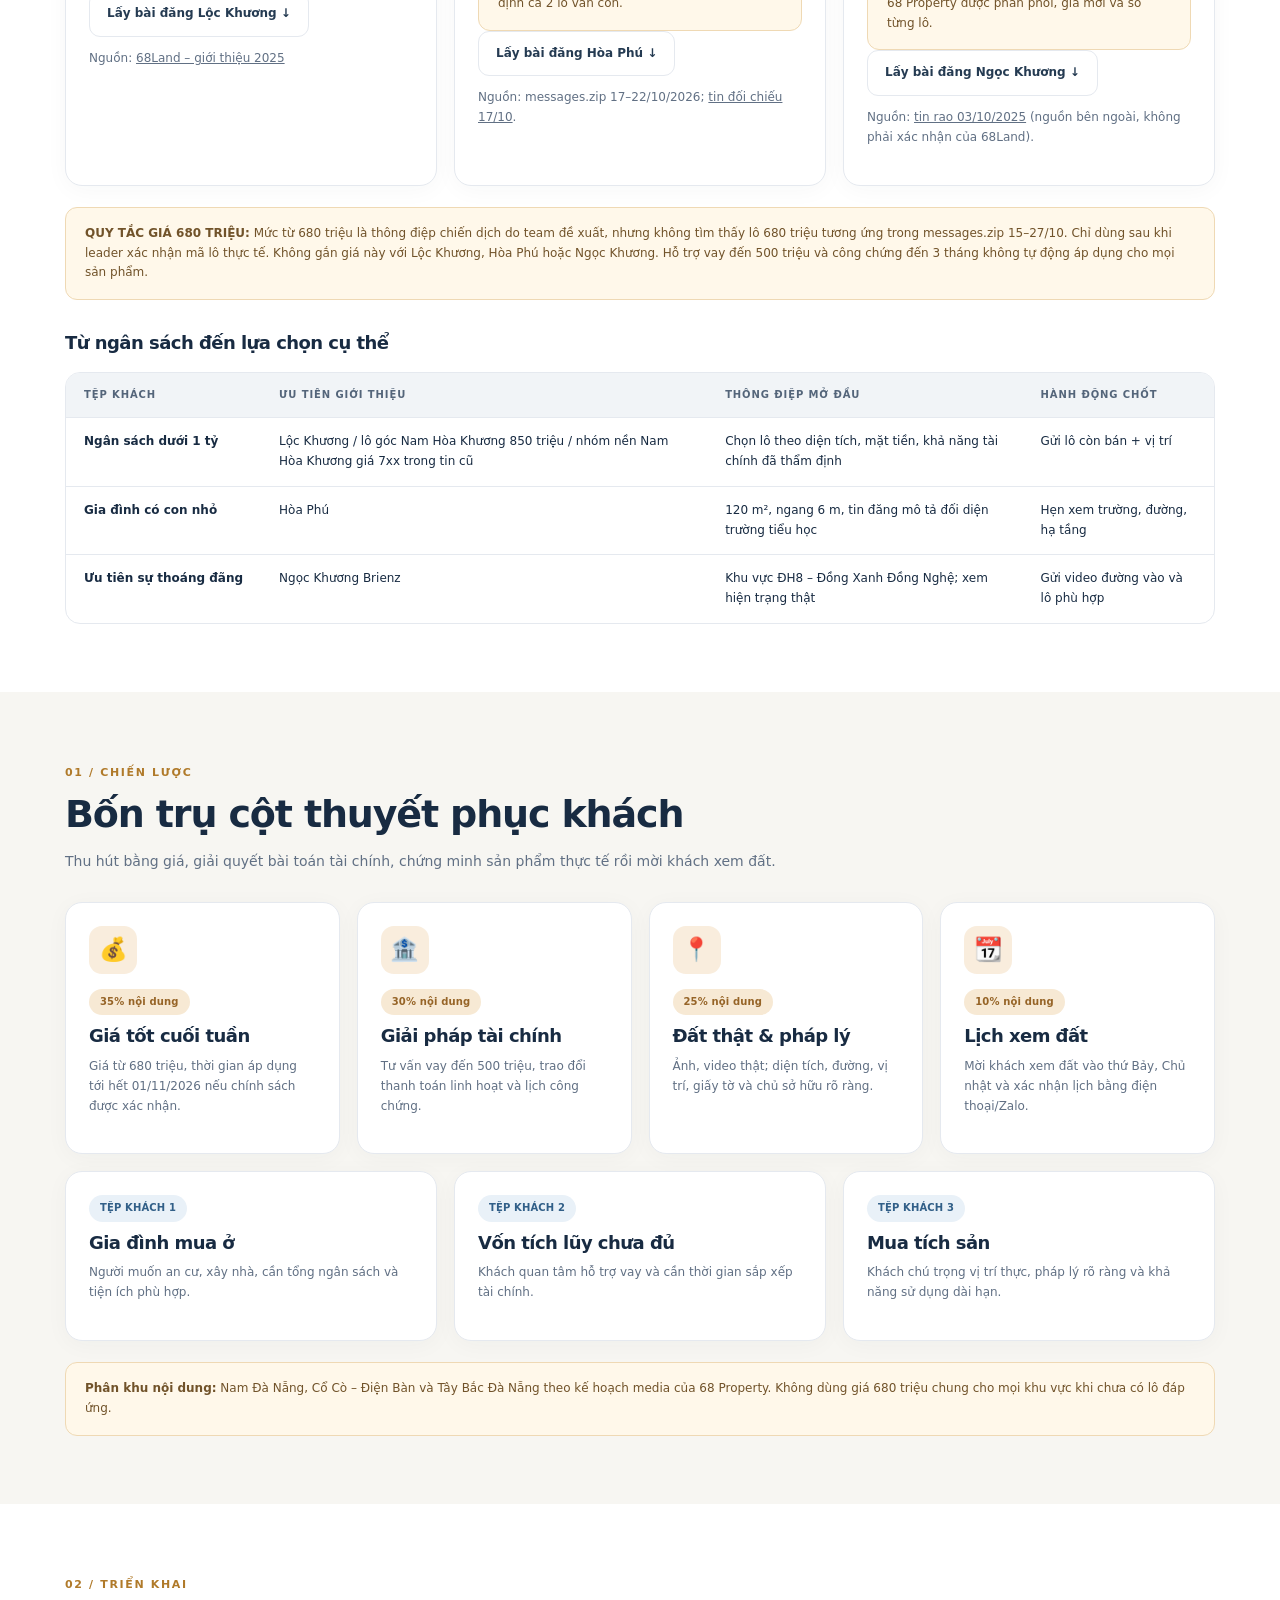
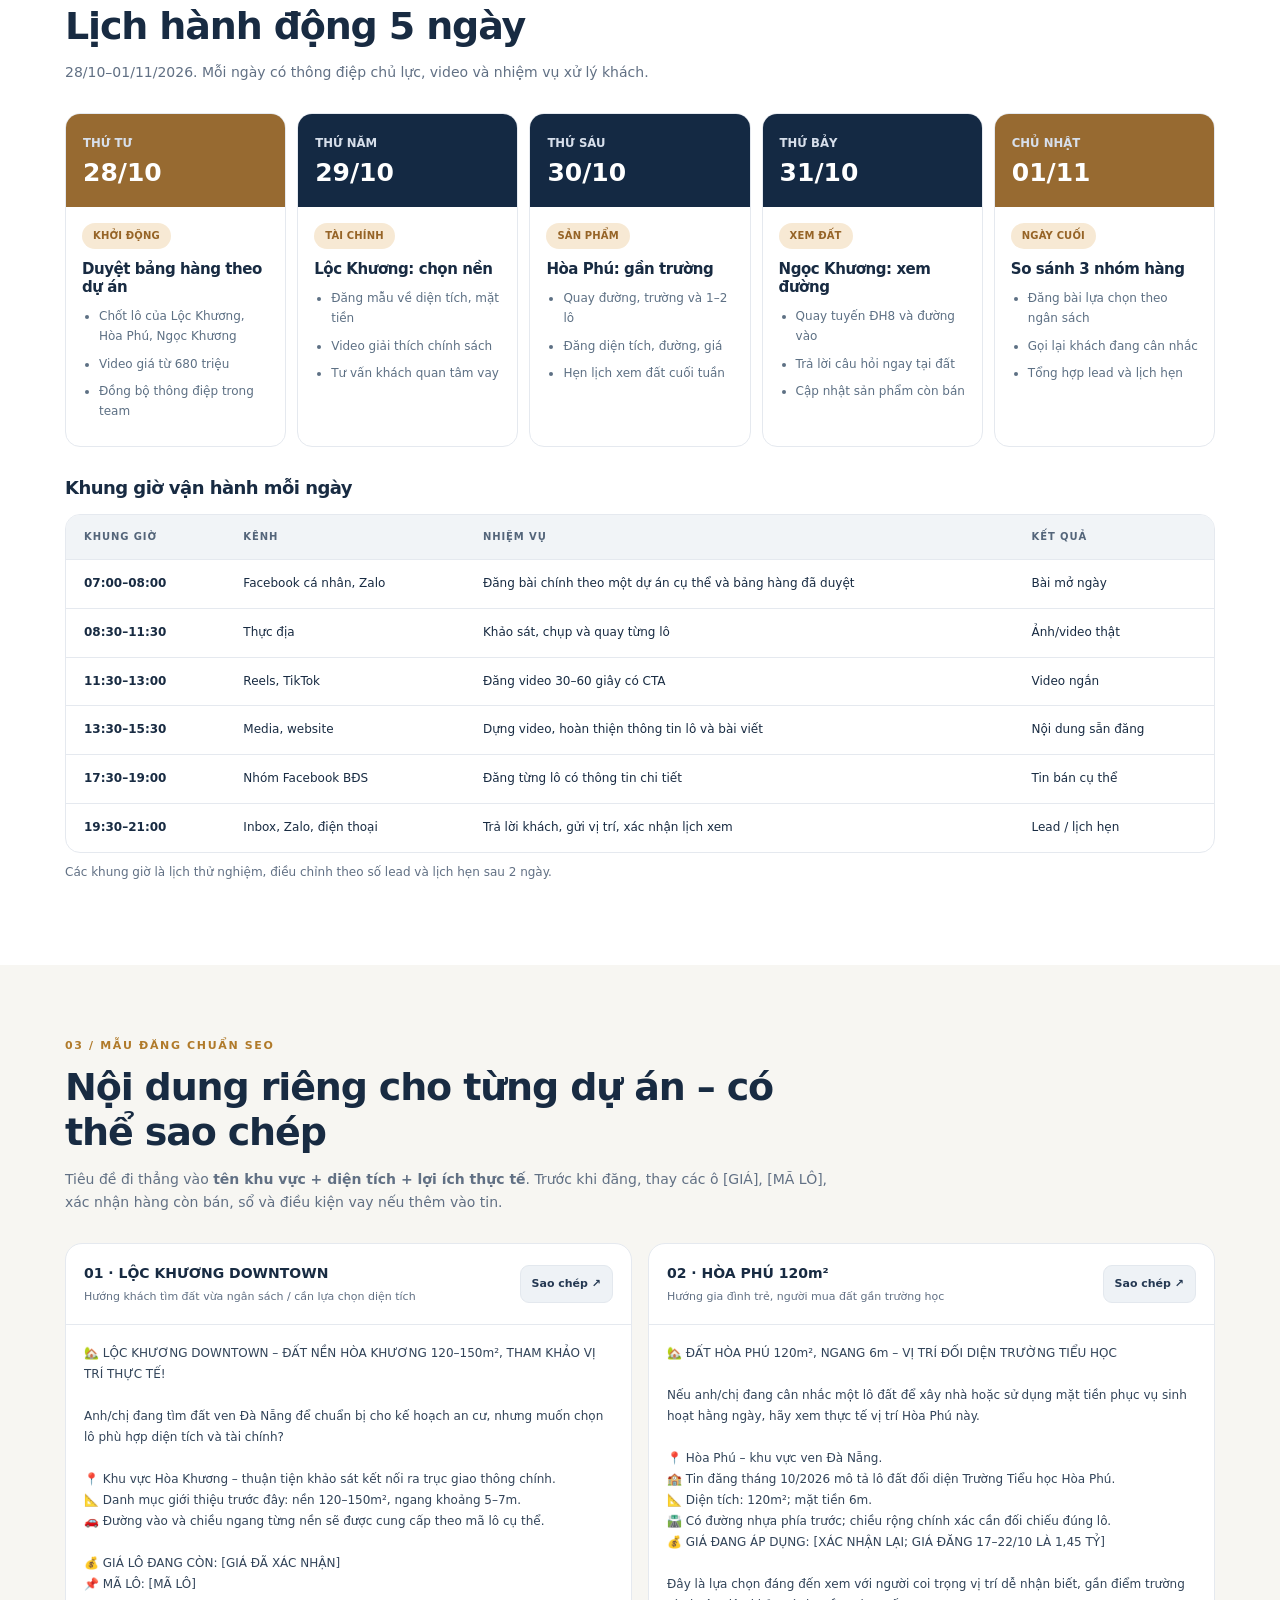
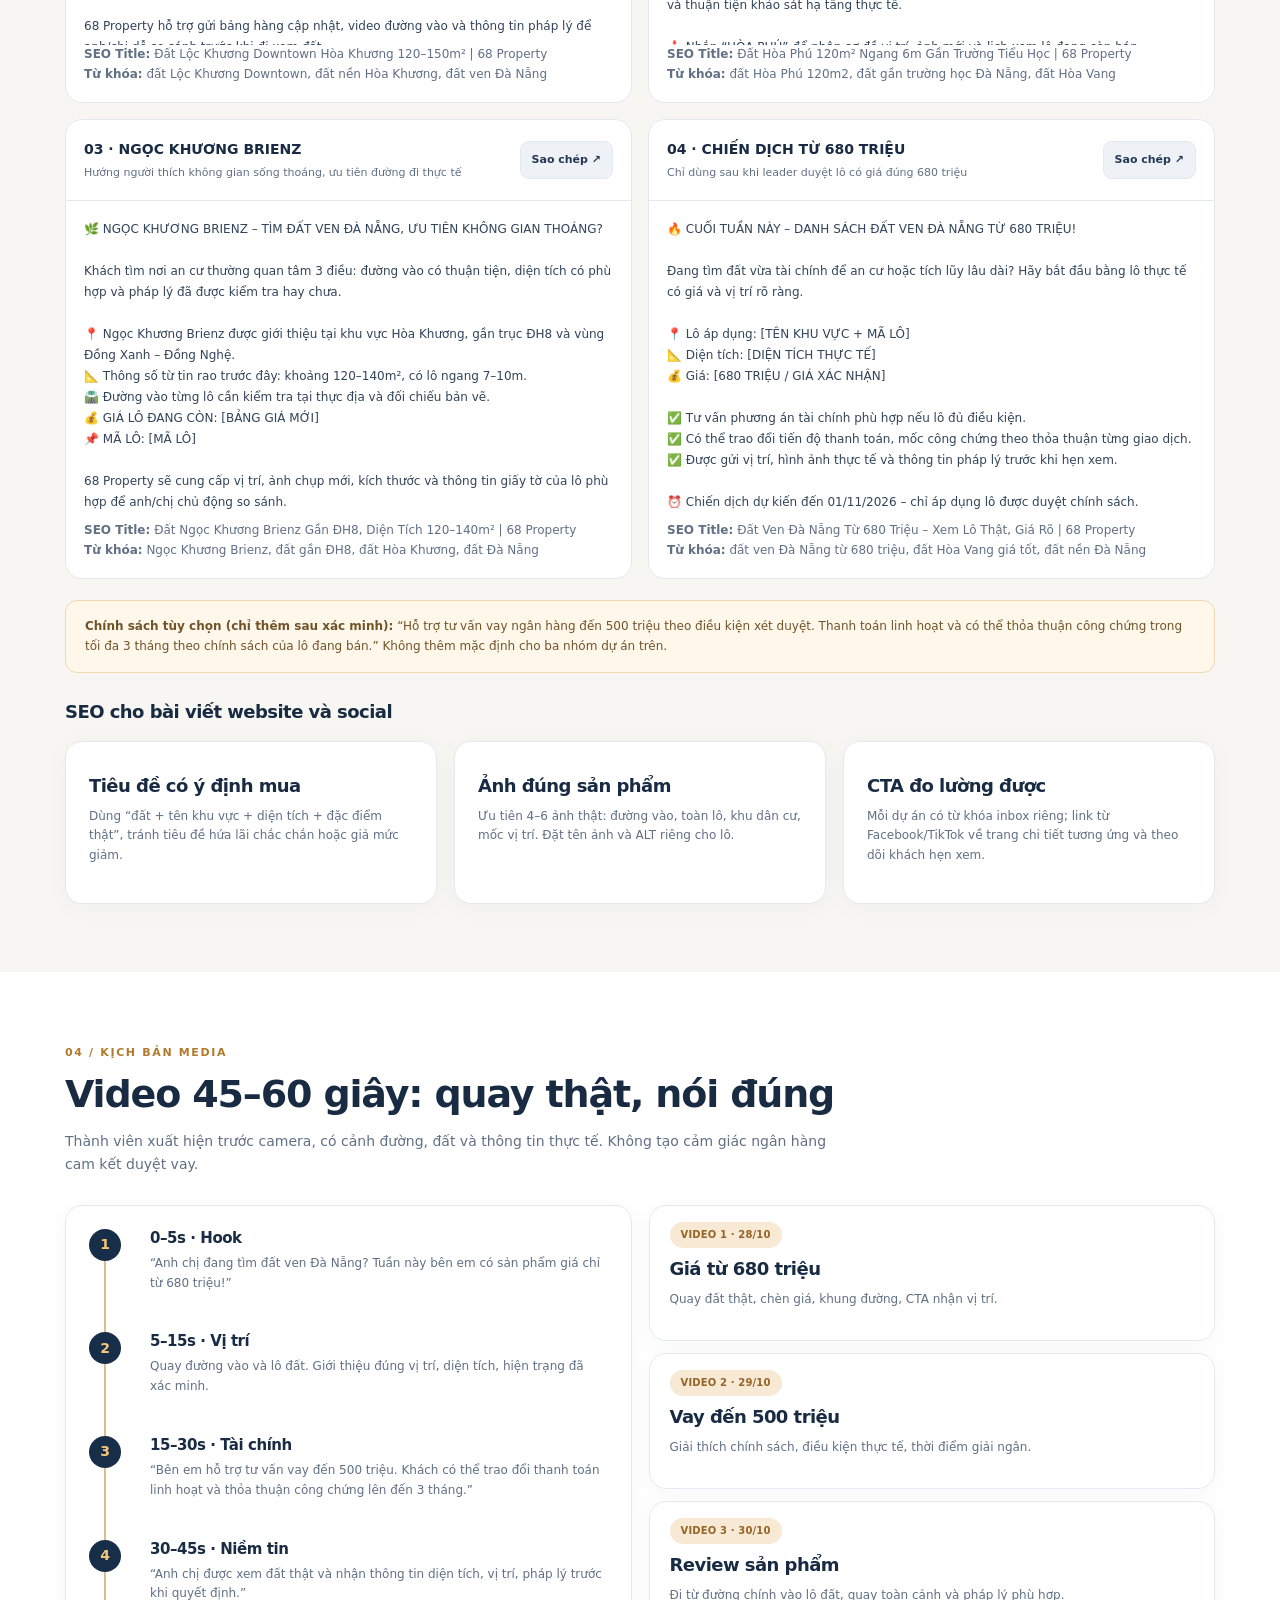
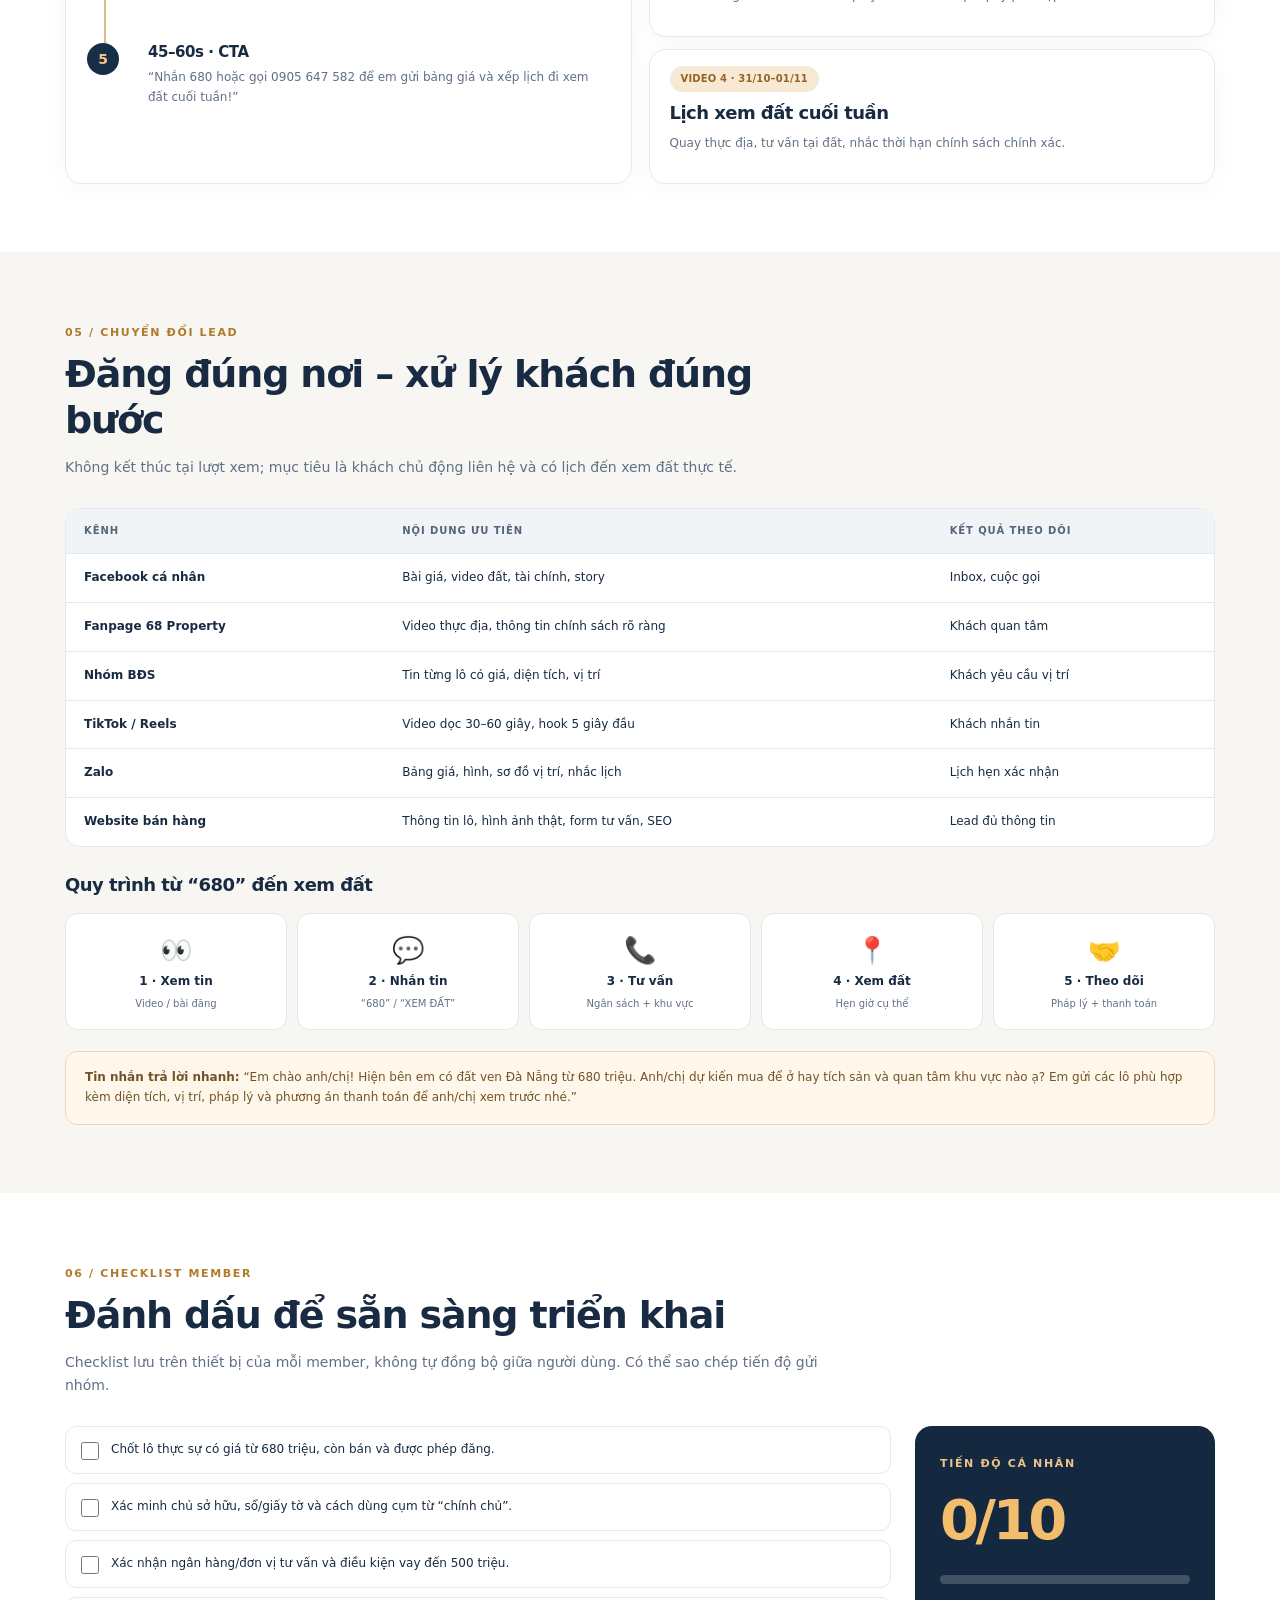
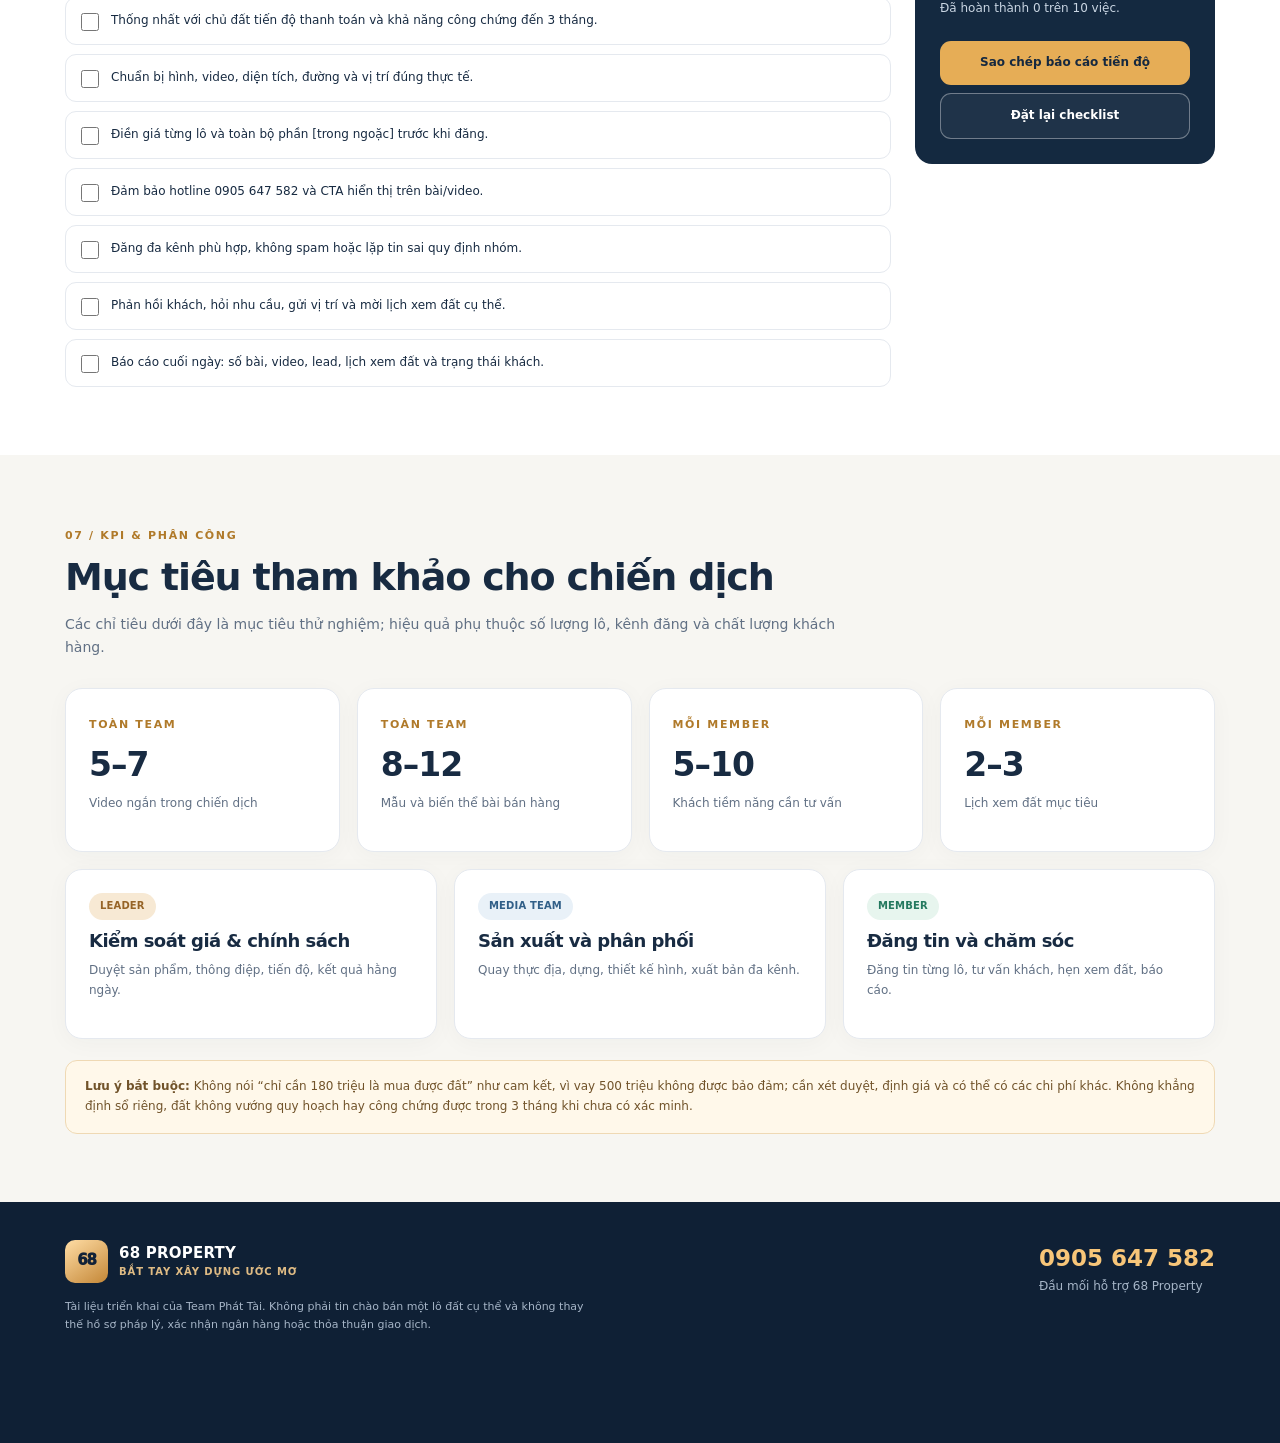
==== commit d03da452: "Revise campaign playbook with verified Lộc Khương, Hòa Phú and Ngọc Khương positioning and SEO posts" ====
--- a/docs/index.html
+++ b/docs/index.html
@@ -5,7 +5,7 @@
   <meta name="viewport" content="width=device-width,initial-scale=1">
   <meta name="theme-color" content="#0d1b2f">
   <meta name="robots" content="noindex,nofollow">
-  <title>68 Property | Playbook chiến dịch 680 triệu | 28/10–01/11/2026</title>
+  <title>68 Property | Playbook Lộc Khương, Hòa Phú, Ngọc Khương | 28/10–01/11/2026</title>
   <meta name="description" content="Tài liệu triển khai Team Phát Tài – 68 Property: mục tiêu, lịch 5 ngày, mẫu bài đăng, video, tư vấn và checklist chiến dịch đất ven Đà Nẵng.">
   <meta property="og:type" content="website">
   <meta property="og:title" content="68 Property | Chiến dịch 5 ngày tăng tốc">
@@ -30,86 +30,128 @@
   </style>
 </head>
 <body>
-<header class="header"><div class="wrap headerin"><a href="#dau" class="brand"><span class="mark">68</span><span>68 PROPERTY <small>TEAM PHÁT TÀI</small></span></a><nav class="nav"><a href="#chien-luoc">Chiến lược</a><a href="#lich">Lịch 5 ngày</a><a href="#noi-dung">Mẫu đăng</a><a href="#video">Video</a><a href="#checklist">Checklist</a></nav><a class="btn btn-gold" href="#checklist">Triển khai ngay ↗</a></div></header>
+<header class="header"><div class="wrap headerin"><a href="#dau" class="brand"><span class="mark">68</span><span>68 PROPERTY <small>TEAM PHÁT TÀI</small></span></a><nav class="nav"><a href="#du-an">Dự án</a><a href="#chien-luoc">Chiến lược</a><a href="#lich">Lịch 5 ngày</a><a href="#noi-dung">Mẫu đăng</a><a href="#video">Video</a><a href="#checklist">Checklist</a></nav><a class="btn btn-gold" href="#checklist">Triển khai ngay ↗</a></div></header>
 <main id="dau">
-<section class="hero"><div class="wrap hero-content"><span class="pill">TÀI LIỆU MEMBER · 28/10 – 01/11/2026</span><div style="margin-top:23px" class="eyebrow">68 PROPERTY · BẮT TAY XÂY DỰNG ƯỚC MƠ</div><h1>5 NGÀY <em>TĂNG TỐC</em><br>ĐẤT VEN ĐÀ NẴNG</h1><p class="lead">Một chiến dịch – một thông điệp thống nhất. Mỗi member đều biết hôm nay đăng gì, quay gì, tư vấn ra sao và cách chuyển khách quan tâm thành lịch xem đất cuối tuần.</p><div class="hero-actions"><a class="btn btn-gold" href="#lich">Xem lịch triển khai ↓</a><a class="btn btn-ghost" href="#noi-dung">Lấy mẫu bài đăng ↗</a></div><div class="stats"><div class="stat"><span>Giá từ</span><b>680 TRIỆU</b></div><div class="stat"><span>Tư vấn vay đến</span><b>500 TRIỆU</b></div><div class="stat"><span>Thời hạn công chứng</span><b>3 THÁNG</b></div></div><p class="hero-note">Chỉ quảng bá sản phẩm có giá/chính sách đã xác minh. Mức vay phụ thuộc xét duyệt ngân hàng; tiến độ thanh toán và công chứng theo thỏa thuận từng lô.</p><p class="count" id="countdown"></p></div></section>
+<section class="hero"><div class="wrap hero-content"><span class="pill">TÀI LIỆU MEMBER · 28/10 – 01/11/2026</span><div style="margin-top:23px" class="eyebrow">68 PROPERTY · BẮT TAY XÂY DỰNG ƯỚC MƠ</div><h1>5 NGÀY <em>TĂNG TỐC</em><br>ĐẤT VEN ĐÀ NẴNG</h1><p class="lead">Mỗi khu đất có một lợi thế riêng. Tài liệu này giúp member tư vấn đúng thông tin Lộc Khương, Hòa Phú, Ngọc Khương và lựa chọn lô phù hợp nhu cầu khách trong chiến dịch 28/10–01/11.</p><div class="hero-actions"><a class="btn btn-gold" href="#lich">Xem lịch triển khai ↓</a><a class="btn btn-ghost" href="#noi-dung">Lấy mẫu bài đăng ↗</a></div><div class="stats"><div class="stat"><span>Giá chiến dịch từ*</span><b>680 TRIỆU</b></div><div class="stat"><span>Tư vấn vay đến</span><b>500 TRIỆU</b></div><div class="stat"><span>Thời hạn công chứng</span><b>3 THÁNG</b></div></div><p class="hero-note">*Giá 680 triệu chưa được đối chiếu với mã lô trong dữ liệu gốc; chỉ đăng khi leader duyệt bảng hàng. Chỉ quảng bá sản phẩm có giá/chính sách đã xác minh. Mức vay phụ thuộc xét duyệt ngân hàng; tiến độ thanh toán và công chứng theo thỏa thuận từng lô.</p><p class="count" id="countdown"></p></div></section>
+
+<section class="block alt" id="du-an"><div class="wrap">
+<div class="intro"><span class="eyebrow">HỒ SƠ SẢN PHẨM / CẬP NHẬT 28.10.2026</span><h2>Ba dòng sản phẩm – ba cách thuyết phục khách mua</h2><p>Tổng hợp từ hồ sơ tin đăng 68 Property trong tháng 10/2026, website chính thức 68Land và nguồn rao bên ngoài. Thông số và giá là dữ liệu tham khảo cần đối chiếu bảng hàng hiện tại trước khi quảng cáo.</p></div>
+<div class="grid grid3">
+<article class="card"><span class="tag tag-blue">LỘC KHƯƠNG DOWNTOWN</span><h3>Phù hợp người muốn chọn lô theo diện tích và ngân sách</h3>
+<p><b>Địa bàn:</b> Hòa Khương, khu vực ven Đà Nẵng.</p><p><b>Thông tin giới thiệu 2025:</b> khoảng 55 nền; diện tích 120–150 m²; mặt tiền 5–7 m; đường 5–7 m.</p><p><b>Giá quảng bá cũ:</b> 8xx triệu/nền. Chưa xác nhận giá và số nền còn bán 28/10/2026.</p>
+<p><b>Góc bán hàng:</b> Chọn nền theo nhu cầu xây nhà, mặt tiền và số tiền dự kiến; mời khách xem đường vào thực tế.</p>
+<div class="callout"><strong>Trước khi đăng:</strong> chốt mã lô, giá mới, pháp lý từng thửa, kích thước đường và chính sách vay.</div>
+<a class="btn btn-outline" href="#loc-khuong">Lấy bài đăng Lộc Khương ↓</a>
+<p class="small" style="margin-top:12px">Nguồn: <a href="https://68land.com.vn/danh-muc/san-pham/" target="_blank" rel="noopener noreferrer" style="text-decoration:underline">68Land – giới thiệu 2025</a></p></article>
+<article class="card"><span class="tag tag-green">HÒA PHÚ – NHÓM LÔ GẦN TRƯỜNG</span><h3>Đánh vào nhu cầu an cư và mặt tiền dễ sử dụng</h3>
+<p><b>Hồ sơ đăng 17–22/10/2026:</b> diện tích 120 m², ngang 6 m; mô tả đối diện Trường Tiểu học Hòa Phú.</p><p><b>Giá trong tin đăng:</b> 1,45 tỷ/lô; nhóm 2 lô liền kề tại thời điểm tin đăng.</p><p><b>Đường:</b> bài đăng nêu cả 7,5 m và 10,5 m; phải đo và xác nhận đúng lô.</p>
+<p><b>Góc bán hàng:</b> Đường đi, trường học và công năng ở/kinh doanh phù hợp hiện trạng, thay vì hứa tăng giá.</p>
+<div class="callout"><strong>Trước khi đăng:</strong> xác minh lô còn bán, giá chính xác và chiều rộng đường; không mặc định cả 2 lô vẫn còn.</div>
+<a class="btn btn-outline" href="#hoa-phu">Lấy bài đăng Hòa Phú ↓</a>
+<p class="small" style="margin-top:12px">Nguồn: messages.zip 17–22/10/2026; <a href="https://thuviennhadat.vn/ban-dat-o-xa-hoa-phu/ban-dat-quoc-lo-14g-hoa-phu-hoa-vang-120m-so-hong-145-ty-pst223311.html" target="_blank" rel="noopener noreferrer" style="text-decoration:underline">tin đối chiếu 17/10</a>.</p></article>
+<article class="card"><span class="tag">NGỌC KHƯƠNG BRIENZ</span><h3>Nhu cầu môi trường sống thoáng và kết nối ĐH8</h3>
+<p><b>Tin rao bên ngoài (2025):</b> sản phẩm được giới thiệu ở khu vực Hòa Khương, gần trục ĐH8 và Đồng Xanh – Đồng Nghệ.</p><p><b>Kích thước tham khảo:</b> khoảng 120–140 m², ngang 7–10 m; đường vào một số lô khoảng 5,5 m.</p><p><b>Giá rao lịch sử:</b> 900 triệu đến 1,1xx tỷ; các tin khác ghi 1,2x tỷ. Không có báo giá nội bộ mới.</p>
+<p><b>Góc bán hàng:</b> Ưu tiên hình ảnh thực địa, đường vào, khoảng cách và hiện trạng; không đánh đồng “gần hồ” với “view hồ”.</p>
+<div class="callout"><strong>Trước khi đăng:</strong> xác nhận đây là nguồn hàng 68 Property được phân phối, giá mới và sổ từng lô.</div>
+<a class="btn btn-outline" href="#ngoc-khuong">Lấy bài đăng Ngọc Khương ↓</a>
+<p class="small" style="margin-top:12px">Nguồn: <a href="https://bds68.com.vn/ban-dat/da-nang/hoa-vang/duong-quoc-lo-14b/ngoc-khuong-brienz-vien-ngoc-xanh-hiem-co-giua-long-da-nang-gia-chi-tu-900tr--1-ty-1xxtr-pr28837524" target="_blank" rel="noopener noreferrer" style="text-decoration:underline">tin rao 03/10/2025</a> (nguồn bên ngoài, không phải xác nhận của 68Land).</p></article>
+</div>
+<div class="callout"><strong>QUY TẮC GIÁ 680 TRIỆU:</strong> Mức từ 680 triệu là thông điệp chiến dịch do team đề xuất, nhưng không tìm thấy lô 680 triệu tương ứng trong messages.zip 15–27/10. Chỉ dùng sau khi leader xác nhận mã lô thực tế. Không gắn giá này với Lộc Khương, Hòa Phú hoặc Ngọc Khương. Hỗ trợ vay đến 500 triệu và công chứng đến 3 tháng không tự động áp dụng cho mọi sản phẩm.</div>
+<h3 style="margin-top:32px">Từ ngân sách đến lựa chọn cụ thể</h3>
+<div class="scroll"><table><thead><tr><th>Tệp khách</th><th>Ưu tiên giới thiệu</th><th>Thông điệp mở đầu</th><th>Hành động chốt</th></tr></thead><tbody>
+<tr><td>Ngân sách dưới 1 tỷ</td><td>Lộc Khương / lô góc Nam Hòa Khương 850 triệu / nhóm nền Nam Hòa Khương giá 7xx trong tin cũ</td><td>Chọn lô theo diện tích, mặt tiền, khả năng tài chính đã thẩm định</td><td>Gửi lô còn bán + vị trí</td></tr>
+<tr><td>Gia đình có con nhỏ</td><td>Hòa Phú</td><td>120 m², ngang 6 m, tin đăng mô tả đối diện trường tiểu học</td><td>Hẹn xem trường, đường, hạ tầng</td></tr>
+<tr><td>Ưu tiên sự thoáng đãng</td><td>Ngọc Khương Brienz</td><td>Khu vực ĐH8 – Đồng Xanh Đồng Nghệ; xem hiện trạng thật</td><td>Gửi video đường vào và lô phù hợp</td></tr>
+</tbody></table></div>
+</div></section>
 <section class="block" id="chien-luoc"><div class="wrap"><div class="intro"><span class="eyebrow">01 / CHIẾN LƯỢC</span><h2>Bốn trụ cột thuyết phục khách</h2><p>Thu hút bằng giá, giải quyết bài toán tài chính, chứng minh sản phẩm thực tế rồi mời khách xem đất.</p></div><div class="grid grid4"><div class="card"><div class="ico">💰</div><span class="tag">35% nội dung</span><h3>Giá tốt cuối tuần</h3><p>Giá từ 680 triệu, thời gian áp dụng tới hết 01/11/2026 nếu chính sách được xác nhận.</p></div><div class="card"><div class="ico">🏦</div><span class="tag">30% nội dung</span><h3>Giải pháp tài chính</h3><p>Tư vấn vay đến 500 triệu, trao đổi thanh toán linh hoạt và lịch công chứng.</p></div><div class="card"><div class="ico">📍</div><span class="tag">25% nội dung</span><h3>Đất thật & pháp lý</h3><p>Ảnh, video thật; diện tích, đường, vị trí, giấy tờ và chủ sở hữu rõ ràng.</p></div><div class="card"><div class="ico">📆</div><span class="tag">10% nội dung</span><h3>Lịch xem đất</h3><p>Mời khách xem đất vào thứ Bảy, Chủ nhật và xác nhận lịch bằng điện thoại/Zalo.</p></div></div><div class="grid grid3" style="margin-top:17px"><div class="card"><span class="tag tag-blue">TỆP KHÁCH 1</span><h3>Gia đình mua ở</h3><p>Người muốn an cư, xây nhà, cần tổng ngân sách và tiện ích phù hợp.</p></div><div class="card"><span class="tag tag-blue">TỆP KHÁCH 2</span><h3>Vốn tích lũy chưa đủ</h3><p>Khách quan tâm hỗ trợ vay và cần thời gian sắp xếp tài chính.</p></div><div class="card"><span class="tag tag-blue">TỆP KHÁCH 3</span><h3>Mua tích sản</h3><p>Khách chú trọng vị trí thực, pháp lý rõ ràng và khả năng sử dụng dài hạn.</p></div></div><div class="callout"><strong>Phân khu nội dung:</strong> Nam Đà Nẵng, Cổ Cò – Điện Bàn và Tây Bắc Đà Nẵng theo kế hoạch media của 68 Property. Không dùng giá 680 triệu chung cho mọi khu vực khi chưa có lô đáp ứng.</div></div></section>
-<section class="block alt" id="lich"><div class="wrap"><div class="intro"><span class="eyebrow">02 / TRIỂN KHAI</span><h2>Lịch hành động 5 ngày</h2><p>28/10–01/11/2026. Mỗi ngày có thông điệp chủ lực, video và nhiệm vụ xử lý khách.</p></div><div class="days"><article class="day"><div class="day-top"><small>THỨ TƯ</small><strong>28/10</strong></div><div class="day-body"><span class="tag">KHỞI ĐỘNG</span><h3>Công bố giá 680 triệu</h3><ul><li>Đăng bài chủ lực + hình quảng bá</li><li>Video giá từ 680 triệu</li><li>Đồng bộ thông điệp trong team</li></ul></div></article><article class="day"><div class="day-top"><small>THỨ NĂM</small><strong>29/10</strong></div><div class="day-body"><span class="tag">TÀI CHÍNH</span><h3>Hỗ trợ vay 500 triệu</h3><ul><li>Đăng bài giải pháp tài chính</li><li>Video giải thích chính sách</li><li>Tư vấn khách quan tâm vay</li></ul></div></article><article class="day"><div class="day-top"><small>THỨ SÁU</small><strong>30/10</strong></div><div class="day-body"><span class="tag">SẢN PHẨM</span><h3>Review đất thực tế</h3><ul><li>Quay 1–2 lô có thông tin thật</li><li>Đăng diện tích, đường, giá</li><li>Hẹn lịch xem đất cuối tuần</li></ul></div></article><article class="day"><div class="day-top"><small>THỨ BẢY</small><strong>31/10</strong></div><div class="day-body"><span class="tag">XEM ĐẤT</span><h3>Dẫn khách thực địa</h3><ul><li>Quay Reel hoặc livestream</li><li>Trả lời câu hỏi ngay tại đất</li><li>Cập nhật sản phẩm còn bán</li></ul></div></article><article class="day"><div class="day-top"><small>CHỦ NHẬT</small><strong>01/11</strong></div><div class="day-body"><span class="tag">NGÀY CUỐI</span><h3>Chốt khách quan tâm</h3><ul><li>Đăng bài nhắc thời hạn</li><li>Gọi lại khách đang cân nhắc</li><li>Tổng hợp lead và lịch hẹn</li></ul></div></article></div><h3 style="margin:30px 0 15px">Khung giờ vận hành mỗi ngày</h3><div class="scroll"><table><thead><tr><th>Khung giờ</th><th>Kênh</th><th>Nhiệm vụ</th><th>Kết quả</th></tr></thead><tbody><tr><td>07:00–08:00</td><td>Facebook cá nhân, Zalo</td><td>Đăng bài chính, tập trung giá và điều kiện áp dụng</td><td>Bài mở ngày</td></tr><tr><td>08:30–11:30</td><td>Thực địa</td><td>Khảo sát, chụp và quay từng lô</td><td>Ảnh/video thật</td></tr><tr><td>11:30–13:00</td><td>Reels, TikTok</td><td>Đăng video 30–60 giây có CTA</td><td>Video ngắn</td></tr><tr><td>13:30–15:30</td><td>Media, website</td><td>Dựng video, hoàn thiện thông tin lô và bài viết</td><td>Nội dung sẵn đăng</td></tr><tr><td>17:30–19:00</td><td>Nhóm Facebook BĐS</td><td>Đăng từng lô có thông tin chi tiết</td><td>Tin bán cụ thể</td></tr><tr><td>19:30–21:00</td><td>Inbox, Zalo, điện thoại</td><td>Trả lời khách, gửi vị trí, xác nhận lịch xem</td><td>Lead / lịch hẹn</td></tr></tbody></table></div><p class="small" style="margin-top:10px">Các khung giờ là lịch thử nghiệm, điều chỉnh theo số lead và lịch hẹn sau 2 ngày.</p></div></section>
-<section class="block" id="noi-dung"><div class="wrap"><div class="intro"><span class="eyebrow">03 / THƯ VIỆN NỘI DUNG</span><h2>Mẫu bài sẵn đăng – sao chép một chạm</h2><p>Thay thông tin sản phẩm cụ thể và xác minh chính sách trước khi đăng. Không bỏ qua các trường dữ liệu trong ngoặc vuông.</p></div><div class="templates">
-<article class="template"><div class="template-head"><div><strong>01 · Bài chủ lực</strong><small>28/10 · Facebook / Zalo</small></div><button class="copy" data-copy="p1">Sao chép ⧉</button></div><div class="post" id="p1">🔥 GIÁ TỐT ĐẾN HẾT CHỦ NHẬT – ĐẤT VEN ĐÀ NẴNG CHỈ TỪ 680 TRIỆU!
+<section class="block alt" id="lich"><div class="wrap"><div class="intro"><span class="eyebrow">02 / TRIỂN KHAI</span><h2>Lịch hành động 5 ngày</h2><p>28/10–01/11/2026. Mỗi ngày có thông điệp chủ lực, video và nhiệm vụ xử lý khách.</p></div><div class="days"><article class="day"><div class="day-top"><small>THỨ TƯ</small><strong>28/10</strong></div><div class="day-body"><span class="tag">KHỞI ĐỘNG</span><h3>Duyệt bảng hàng theo dự án</h3><ul><li>Chốt lô của Lộc Khương, Hòa Phú, Ngọc Khương</li><li>Video giá từ 680 triệu</li><li>Đồng bộ thông điệp trong team</li></ul></div></article><article class="day"><div class="day-top"><small>THỨ NĂM</small><strong>29/10</strong></div><div class="day-body"><span class="tag">TÀI CHÍNH</span><h3>Lộc Khương: chọn nền</h3><ul><li>Đăng mẫu về diện tích, mặt tiền</li><li>Video giải thích chính sách</li><li>Tư vấn khách quan tâm vay</li></ul></div></article><article class="day"><div class="day-top"><small>THỨ SÁU</small><strong>30/10</strong></div><div class="day-body"><span class="tag">SẢN PHẨM</span><h3>Hòa Phú: gần trường</h3><ul><li>Quay đường, trường và 1–2 lô</li><li>Đăng diện tích, đường, giá</li><li>Hẹn lịch xem đất cuối tuần</li></ul></div></article><article class="day"><div class="day-top"><small>THỨ BẢY</small><strong>31/10</strong></div><div class="day-body"><span class="tag">XEM ĐẤT</span><h3>Ngọc Khương: xem đường</h3><ul><li>Quay tuyến ĐH8 và đường vào</li><li>Trả lời câu hỏi ngay tại đất</li><li>Cập nhật sản phẩm còn bán</li></ul></div></article><article class="day"><div class="day-top"><small>CHỦ NHẬT</small><strong>01/11</strong></div><div class="day-body"><span class="tag">NGÀY CUỐI</span><h3>So sánh 3 nhóm hàng</h3><ul><li>Đăng bài lựa chọn theo ngân sách</li><li>Gọi lại khách đang cân nhắc</li><li>Tổng hợp lead và lịch hẹn</li></ul></div></article></div><h3 style="margin:30px 0 15px">Khung giờ vận hành mỗi ngày</h3><div class="scroll"><table><thead><tr><th>Khung giờ</th><th>Kênh</th><th>Nhiệm vụ</th><th>Kết quả</th></tr></thead><tbody><tr><td>07:00–08:00</td><td>Facebook cá nhân, Zalo</td><td>Đăng bài chính theo một dự án cụ thể và bảng hàng đã duyệt</td><td>Bài mở ngày</td></tr><tr><td>08:30–11:30</td><td>Thực địa</td><td>Khảo sát, chụp và quay từng lô</td><td>Ảnh/video thật</td></tr><tr><td>11:30–13:00</td><td>Reels, TikTok</td><td>Đăng video 30–60 giây có CTA</td><td>Video ngắn</td></tr><tr><td>13:30–15:30</td><td>Media, website</td><td>Dựng video, hoàn thiện thông tin lô và bài viết</td><td>Nội dung sẵn đăng</td></tr><tr><td>17:30–19:00</td><td>Nhóm Facebook BĐS</td><td>Đăng từng lô có thông tin chi tiết</td><td>Tin bán cụ thể</td></tr><tr><td>19:30–21:00</td><td>Inbox, Zalo, điện thoại</td><td>Trả lời khách, gửi vị trí, xác nhận lịch xem</td><td>Lead / lịch hẹn</td></tr></tbody></table></div><p class="small" style="margin-top:10px">Các khung giờ là lịch thử nghiệm, điều chỉnh theo số lead và lịch hẹn sau 2 ngày.</p></div></section>
+<section class="block" id="noi-dung"><div class="wrap">
+<div class="intro"><span class="eyebrow">03 / MẪU ĐĂNG CHUẨN SEO</span><h2>Nội dung riêng cho từng dự án – có thể sao chép</h2><p>Tiêu đề đi thẳng vào <b>tên khu vực + diện tích + lợi ích thực tế</b>. Trước khi đăng, thay các ô [GIÁ], [MÃ LÔ], xác nhận hàng còn bán, sổ và điều kiện vay nếu thêm vào tin.</p></div>
+<div class="templates">
+<article class="template" id="loc-khuong"><div class="template-head"><div><strong>01 · LỘC KHƯƠNG DOWNTOWN</strong><small>Hướng khách tìm đất vừa ngân sách / cần lựa chọn diện tích</small></div><button class="copy" data-copy="loc-khuong-text" type="button">Sao chép ↗</button></div><div class="post" id="loc-khuong-text">🏡 LỘC KHƯƠNG DOWNTOWN – ĐẤT NỀN HÒA KHƯƠNG 120–150m², THAM KHẢO VỊ TRÍ THỰC TẾ!
 
-🏡 Muốn sở hữu một lô đất an cư nhưng tài chính chưa thật sự dư dả?
+Anh/chị đang tìm đất ven Đà Nẵng để chuẩn bị cho kế hoạch an cư, nhưng muốn chọn lô phù hợp diện tích và tài chính?
 
-68 PROPERTY MANG ĐẾN GIẢI PHÁP MUA ĐẤT LINH HOẠT:
-✅ Giá bán từ 680 TRIỆU/NỀN
-✅ Hỗ trợ tư vấn vay ngân hàng đến 500 TRIỆU
-✅ Thanh toán linh hoạt theo thỏa thuận
-✅ Có thể thỏa thuận công chứng lên đến 3 THÁNG
-✅ Tư vấn đất chính chủ, thông tin rõ ràng
+📍 Khu vực Hòa Khương – thuận tiện khảo sát kết nối ra trục giao thông chính.
+📐 Danh mục giới thiệu trước đây: nền 120–150m², ngang khoảng 5–7m.
+🚗 Đường vào và chiều ngang từng nền sẽ được cung cấp theo mã lô cụ thể.
 
-💥 CHƯƠNG TRÌNH GIÁ TỐT 28/10–01/11/2026.
+💰 GIÁ LÔ ĐANG CÒN: [GIÁ ĐÃ XÁC NHẬN]
+📌 MÃ LÔ: [MÃ LÔ]
 
-📩 Nhắn “680” để nhận bảng giá, vị trí, hình ảnh và lịch xem đất cuối tuần.
-📞 0905 647 582
-🏢 68 PROPERTY – BẮT TAY XÂY DỰNG ƯỚC MƠ
+68 Property hỗ trợ gửi bảng hàng cập nhật, video đường vào và thông tin pháp lý để anh/chị dễ so sánh trước khi đi xem đất.
 
-*Điều kiện vay và công chứng theo từng sản phẩm, ngân hàng và thỏa thuận giao dịch.*
-
-#DatVenDaNang #DatNenDaNang #DatChinhChu #68Property</div></article>
-<article class="template"><div class="template-head"><div><strong>02 · Bài tài chính</strong><small>29/10 · Facebook / Zalo</small></div><button class="copy" data-copy="p2">Sao chép ⧉</button></div><div class="post" id="p2">💰 MUỐN MUA ĐẤT VEN ĐÀ NẴNG NHƯNG CHƯA SẮP XẾP ĐỦ TÀI CHÍNH?
-
-🏡 Đất ven Đà Nẵng giá từ 680 TRIỆU.
-💵 Hỗ trợ tư vấn vay ngân hàng đến 500 TRIỆU.
-📆 Thanh toán linh hoạt, có thể thỏa thuận công chứng tối đa 3 THÁNG.
-
-Thay vì phải sắp xếp toàn bộ tiền trong một lần, anh/chị có thể trao đổi phương án thanh toán phù hợp với bên bán.
-
-68 Property hỗ trợ thông tin lô đất, kết nối tư vấn ngân hàng và làm rõ tiến độ giao dịch.
-
-🔥 Chính sách giá cuối tuần áp dụng đến hết 01/11/2026 với sản phẩm đủ điều kiện.
-📩 Nhắn “TÀI CHÍNH 680” để nhận bảng giá.
-📞 0905 647 582 – 68 Property
-
-*Khoản vay thực tế theo thẩm định ngân hàng; thời hạn công chứng theo thỏa thuận với chủ đất.*
-
-#DatVenDaNang #MuaDatDaNang #HoTroVayNganHang #68Property</div></article>
-<article class="template"><div class="template-head"><div><strong>03 · Bài theo từng lô</strong><small>30–31/10 · Nhóm BĐS</small></div><button class="copy" data-copy="p3">Sao chép ⧉</button></div><div class="post" id="p3">🔥 BÁN ĐẤT CHÍNH CHỦ VEN ĐÀ NẴNG – GIÁ TỪ 680 TRIỆU
-
-📍 Khu vực: [VỊ TRÍ CỤ THỂ]
-📐 Diện tích: [DIỆN TÍCH] m²
-🛣️ Đường trước đất: [CHIỀU RỘNG] m
-📕 Pháp lý: [THÔNG TIN THEO GIẤY TỜ]
-💰 Giá lô: [GIÁ CHÍNH XÁC]
-
-✅ Hỗ trợ tư vấn vay ngân hàng đến 500 triệu
-✅ Thanh toán linh hoạt, có thể thỏa thuận công chứng đến 3 tháng
-✅ Xem đất và kiểm tra thông tin thực tế
-
-⏰ Chương trình giá cuối tuần đến hết 01/11/2026.
-📩 Inbox nhận vị trí và tài liệu lô đất.
-📞 0905 647 582
-🏢 68 Property – Kết nối chủ đất và khách mua.
-
-*CHỈ ĐĂNG SAU KHI ĐIỀN VÀ XÁC MINH THÔNG TIN THẬT.*</div></article>
-<article class="template"><div class="template-head"><div><strong>04 · Ngày cuối chiến dịch</strong><small>01/11 · Facebook / Zalo</small></div><button class="copy" data-copy="p4">Sao chép ⧉</button></div><div class="post" id="p4">⏰ HÔM NAY 01/11 – NGÀY CUỐI CHƯƠNG TRÌNH GIÁ TỐT CUỐI TUẦN!
-
-🏡 Đất ven Đà Nẵng giá từ 680 TRIỆU.
-✅ Hỗ trợ tư vấn vay đến 500 TRIỆU.
-✅ Chính sách thanh toán linh hoạt.
-✅ Có thể thỏa thuận công chứng lên đến 3 THÁNG.
-
-Anh/chị đang tìm đất an cư hoặc tích sản? Hôm nay là dịp phù hợp để kiểm tra danh sách các lô còn áp dụng chính sách tuần này.
-
-📍 Nhận vị trí đất thực tế.
-📄 Kiểm tra diện tích và pháp lý.
-📆 Hẹn xem đất và trao đổi phương án thanh toán.
-
-📩 Nhắn “XEM ĐẤT” để nhận thông tin.
+📩 Nhắn “LỘC KHƯƠNG” để nhận vị trí và danh sách nền phù hợp ngân sách.
 📞 0905 647 582
 68 PROPERTY – BẮT TAY XÂY DỰNG ƯỚC MƠ
 
-*Chỉ áp dụng đối với sản phẩm còn bán và đủ điều kiện. Vay vốn và tiến độ công chứng theo xác nhận thực tế.*</div></article>
-</div></div></section>
+#LocKhuongDowntown #DatHoaKhuong #DatNenDaNang #68Property</div><div style="padding:0 18px 17px"><div class="small"><b>SEO Title:</b> Đất Lộc Khương Downtown Hòa Khương 120–150m² | 68 Property</div><div class="small"><b>Từ khóa:</b> đất Lộc Khương Downtown, đất nền Hòa Khương, đất ven Đà Nẵng</div></div></article>
+
+<article class="template" id="hoa-phu"><div class="template-head"><div><strong>02 · HÒA PHÚ 120m²</strong><small>Hướng gia đình trẻ, người mua đất gần trường học</small></div><button class="copy" data-copy="hoa-phu-text" type="button">Sao chép ↗</button></div><div class="post" id="hoa-phu-text">🏡 ĐẤT HÒA PHÚ 120m², NGANG 6m – VỊ TRÍ ĐỐI DIỆN TRƯỜNG TIỂU HỌC
+
+Nếu anh/chị đang cân nhắc một lô đất để xây nhà hoặc sử dụng mặt tiền phục vụ sinh hoạt hằng ngày, hãy xem thực tế vị trí Hòa Phú này.
+
+📍 Hòa Phú – khu vực ven Đà Nẵng.
+🏫 Tin đăng tháng 10/2026 mô tả lô đất đối diện Trường Tiểu học Hòa Phú.
+📐 Diện tích: 120m²; mặt tiền 6m.
+🛣️ Có đường nhựa phía trước; chiều rộng chính xác cần đối chiếu đúng lô.
+💰 GIÁ ĐANG ÁP DỤNG: [XÁC NHẬN LẠI; GIÁ ĐĂNG 17–22/10 LÀ 1,45 TỶ]
+
+Đây là lựa chọn đáng đến xem với người coi trọng vị trí dễ nhận biết, gần điểm trường và thuận tiện khảo sát hạ tầng thực tế.
+
+📩 Nhắn “HÒA PHÚ” để nhận sơ đồ vị trí, ảnh mới và lịch xem lô đang còn bán.
+📞 0905 647 582
+68 PROPERTY – BẮT TAY XÂY DỰNG ƯỚC MƠ
+
+#DatHoaPhu #DatHoaVang #DatGanTruongHoc #DatDaNang #68Property</div><div style="padding:0 18px 17px"><div class="small"><b>SEO Title:</b> Đất Hòa Phú 120m² Ngang 6m Gần Trường Tiểu Học | 68 Property</div><div class="small"><b>Từ khóa:</b> đất Hòa Phú 120m2, đất gần trường học Đà Nẵng, đất Hòa Vang</div></div></article>
+
+<article class="template" id="ngoc-khuong"><div class="template-head"><div><strong>03 · NGỌC KHƯƠNG BRIENZ</strong><small>Hướng người thích không gian sống thoáng, ưu tiên đường đi thực tế</small></div><button class="copy" data-copy="ngoc-khuong-text" type="button">Sao chép ↗</button></div><div class="post" id="ngoc-khuong-text">🌿 NGỌC KHƯƠNG BRIENZ – TÌM ĐẤT VEN ĐÀ NẴNG, ƯU TIÊN KHÔNG GIAN THOÁNG?
+
+Khách tìm nơi an cư thường quan tâm 3 điều: đường vào có thuận tiện, diện tích có phù hợp và pháp lý đã được kiểm tra hay chưa.
+
+📍 Ngọc Khương Brienz được giới thiệu tại khu vực Hòa Khương, gần trục ĐH8 và vùng Đồng Xanh – Đồng Nghệ.
+📐 Thông số từ tin rao trước đây: khoảng 120–140m², có lô ngang 7–10m.
+🛣️ Đường vào từng lô cần kiểm tra tại thực địa và đối chiếu bản vẽ.
+💰 GIÁ LÔ ĐANG CÒN: [BẢNG GIÁ MỚI]
+📌 MÃ LÔ: [MÃ LÔ]
+
+68 Property sẽ cung cấp vị trí, ảnh chụp mới, kích thước và thông tin giấy tờ của lô phù hợp để anh/chị chủ động so sánh.
+
+📩 Nhắn “NGỌC KHƯƠNG” để nhận thông tin cập nhật và lịch khảo sát.
+📞 0905 647 582
+68 PROPERTY – BẮT TAY XÂY DỰNG ƯỚC MƠ
+
+#NgocKhuongBrienz #DatHoaKhuong #DatDH8 #DatVenDaNang #68Property</div><div style="padding:0 18px 17px"><div class="small"><b>SEO Title:</b> Đất Ngọc Khương Brienz Gần ĐH8, Diện Tích 120–140m² | 68 Property</div><div class="small"><b>Từ khóa:</b> Ngọc Khương Brienz, đất gần ĐH8, đất Hòa Khương, đất Đà Nẵng</div></div></article>
+
+<article class="template" id="gia-680"><div class="template-head"><div><strong>04 · CHIẾN DỊCH TỪ 680 TRIỆU</strong><small>Chỉ dùng sau khi leader duyệt lô có giá đúng 680 triệu</small></div><button class="copy" data-copy="gia-680-text" type="button">Sao chép ↗</button></div><div class="post" id="gia-680-text">🔥 CUỐI TUẦN NÀY – DANH SÁCH ĐẤT VEN ĐÀ NẴNG TỪ 680 TRIỆU!
+
+Đang tìm đất vừa tài chính để an cư hoặc tích lũy lâu dài? Hãy bắt đầu bằng lô thực tế có giá và vị trí rõ ràng.
+
+📍 Lô áp dụng: [TÊN KHU VỰC + MÃ LÔ]
+📐 Diện tích: [DIỆN TÍCH THỰC TẾ]
+💰 Giá: [680 TRIỆU / GIÁ XÁC NHẬN]
+
+✅ Tư vấn phương án tài chính phù hợp nếu lô đủ điều kiện.
+✅ Có thể trao đổi tiến độ thanh toán, mốc công chứng theo thỏa thuận từng giao dịch.
+✅ Được gửi vị trí, hình ảnh thực tế và thông tin pháp lý trước khi hẹn xem.
+
+⏰ Chiến dịch dự kiến đến 01/11/2026 – chỉ áp dụng lô được duyệt chính sách.
+
+📩 Nhắn “680” để nhận bảng hàng hiện còn và lịch xem đất.
+📞 0905 647 582
+68 PROPERTY – BẮT TAY XÂY DỰNG ƯỚC MƠ
+
+#DatVenDaNang #DatNenGiaTot #DatChinhChu #DatDaNang #68Property</div><div style="padding:0 18px 17px"><div class="small"><b>SEO Title:</b> Đất Ven Đà Nẵng Từ 680 Triệu – Xem Lô Thật, Giá Rõ | 68 Property</div><div class="small"><b>Từ khóa:</b> đất ven Đà Nẵng từ 680 triệu, đất Hòa Vang giá tốt, đất nền Đà Nẵng</div></div></article>
+</div>
+<div class="callout"><strong>Chính sách tùy chọn (chỉ thêm sau xác minh):</strong> “Hỗ trợ tư vấn vay ngân hàng đến 500 triệu theo điều kiện xét duyệt. Thanh toán linh hoạt và có thể thỏa thuận công chứng trong tối đa 3 tháng theo chính sách của lô đang bán.” Không thêm mặc định cho ba nhóm dự án trên.</div>
+<h3 style="margin-top:28px">SEO cho bài viết website và social</h3>
+<div class="grid grid3">
+<div class="card"><h3>Tiêu đề có ý định mua</h3><p>Dùng “đất + tên khu vực + diện tích + đặc điểm thật”, tránh tiêu đề hứa lãi chắc chắn hoặc giả mức giảm.</p></div>
+<div class="card"><h3>Ảnh đúng sản phẩm</h3><p>Ưu tiên 4–6 ảnh thật: đường vào, toàn lô, khu dân cư, mốc vị trí. Đặt tên ảnh và ALT riêng cho lô.</p></div>
+<div class="card"><h3>CTA đo lường được</h3><p>Mỗi dự án có từ khóa inbox riêng; link từ Facebook/TikTok về trang chi tiết tương ứng và theo dõi khách hẹn xem.</p></div>
+</div>
+</div></section>
 <section class="block alt" id="video"><div class="wrap"><div class="intro"><span class="eyebrow">04 / KỊCH BẢN MEDIA</span><h2>Video 45–60 giây: quay thật, nói đúng</h2><p>Thành viên xuất hiện trước camera, có cảnh đường, đất và thông tin thực tế. Không tạo cảm giác ngân hàng cam kết duyệt vay.</p></div><div class="grid grid2"><div class="card script"><div class="scene"><h3>0–5s · Hook</h3><p>“Anh chị đang tìm đất ven Đà Nẵng? Tuần này bên em có sản phẩm giá chỉ từ 680 triệu!”</p></div><div class="scene"><h3>5–15s · Vị trí</h3><p>Quay đường vào và lô đất. Giới thiệu đúng vị trí, diện tích, hiện trạng đã xác minh.</p></div><div class="scene"><h3>15–30s · Tài chính</h3><p>“Bên em hỗ trợ tư vấn vay đến 500 triệu. Khách có thể trao đổi thanh toán linh hoạt và thỏa thuận công chứng lên đến 3 tháng.”</p></div><div class="scene"><h3>30–45s · Niềm tin</h3><p>“Anh chị được xem đất thật và nhận thông tin diện tích, vị trí, pháp lý trước khi quyết định.”</p></div><div class="scene"><h3>45–60s · CTA</h3><p>“Nhắn 680 hoặc gọi 0905 647 582 để em gửi bảng giá và xếp lịch đi xem đất cuối tuần!”</p></div></div><div class="grid" style="gap:12px"><div class="card mini"><span class="tag">VIDEO 1 · 28/10</span><h3>Giá từ 680 triệu</h3><p>Quay đất thật, chèn giá, khung đường, CTA nhận vị trí.</p></div><div class="card mini"><span class="tag">VIDEO 2 · 29/10</span><h3>Vay đến 500 triệu</h3><p>Giải thích chính sách, điều kiện thực tế, thời điểm giải ngân.</p></div><div class="card mini"><span class="tag">VIDEO 3 · 30/10</span><h3>Review sản phẩm</h3><p>Đi từ đường chính vào lô đất, quay toàn cảnh và pháp lý phù hợp.</p></div><div class="card mini"><span class="tag">VIDEO 4 · 31/10–01/11</span><h3>Lịch xem đất cuối tuần</h3><p>Quay thực địa, tư vấn tại đất, nhắc thời hạn chính sách chính xác.</p></div></div></div></div></section>
 <section class="block" id="chuyen-doi"><div class="wrap"><div class="intro"><span class="eyebrow">05 / CHUYỂN ĐỔI LEAD</span><h2>Đăng đúng nơi – xử lý khách đúng bước</h2><p>Không kết thúc tại lượt xem; mục tiêu là khách chủ động liên hệ và có lịch đến xem đất thực tế.</p></div><div class="scroll"><table><thead><tr><th>Kênh</th><th>Nội dung ưu tiên</th><th>Kết quả theo dõi</th></tr></thead><tbody><tr><td>Facebook cá nhân</td><td>Bài giá, video đất, tài chính, story</td><td>Inbox, cuộc gọi</td></tr><tr><td>Fanpage 68 Property</td><td>Video thực địa, thông tin chính sách rõ ràng</td><td>Khách quan tâm</td></tr><tr><td>Nhóm BĐS</td><td>Tin từng lô có giá, diện tích, vị trí</td><td>Khách yêu cầu vị trí</td></tr><tr><td>TikTok / Reels</td><td>Video dọc 30–60 giây, hook 5 giây đầu</td><td>Khách nhắn tin</td></tr><tr><td>Zalo</td><td>Bảng giá, hình, sơ đồ vị trí, nhắc lịch</td><td>Lịch hẹn xác nhận</td></tr><tr><td>Website bán hàng</td><td>Thông tin lô, hình ảnh thật, form tư vấn, SEO</td><td>Lead đủ thông tin</td></tr></tbody></table></div><h3 style="margin:27px 0 17px">Quy trình từ “680” đến xem đất</h3><div class="flow"><div class="flow-step"><i>👀</i><b>1 · Xem tin</b><small>Video / bài đăng</small></div><div class="flow-step"><i>💬</i><b>2 · Nhắn tin</b><small>“680” / “XEM ĐẤT”</small></div><div class="flow-step"><i>📞</i><b>3 · Tư vấn</b><small>Ngân sách + khu vực</small></div><div class="flow-step"><i>📍</i><b>4 · Xem đất</b><small>Hẹn giờ cụ thể</small></div><div class="flow-step"><i>🤝</i><b>5 · Theo dõi</b><small>Pháp lý + thanh toán</small></div></div><div class="callout"><strong>Tin nhắn trả lời nhanh:</strong> “Em chào anh/chị! Hiện bên em có đất ven Đà Nẵng từ 680 triệu. Anh/chị dự kiến mua để ở hay tích sản và quan tâm khu vực nào ạ? Em gửi các lô phù hợp kèm diện tích, vị trí, pháp lý và phương án thanh toán để anh/chị xem trước nhé.”</div></div></section>
 <section class="block alt" id="checklist"><div class="wrap"><div class="intro"><span class="eyebrow">06 / CHECKLIST MEMBER</span><h2>Đánh dấu để sẵn sàng triển khai</h2><p>Checklist lưu trên thiết bị của mỗi member, không tự đồng bộ giữa người dùng. Có thể sao chép tiến độ gửi nhóm.</p></div><div class="check-layout"><div id="tasks" class="checks"><label class="check"><input type="checkbox"><span>Chốt lô thực sự có giá từ 680 triệu, còn bán và được phép đăng.</span></label><label class="check"><input type="checkbox"><span>Xác minh chủ sở hữu, sổ/giấy tờ và cách dùng cụm từ “chính chủ”.</span></label><label class="check"><input type="checkbox"><span>Xác nhận ngân hàng/đơn vị tư vấn và điều kiện vay đến 500 triệu.</span></label><label class="check"><input type="checkbox"><span>Thống nhất với chủ đất tiến độ thanh toán và khả năng công chứng đến 3 tháng.</span></label><label class="check"><input type="checkbox"><span>Chuẩn bị hình, video, diện tích, đường và vị trí đúng thực tế.</span></label><label class="check"><input type="checkbox"><span>Điền giá từng lô và toàn bộ phần [trong ngoặc] trước khi đăng.</span></label><label class="check"><input type="checkbox"><span>Đảm bảo hotline 0905 647 582 và CTA hiển thị trên bài/video.</span></label><label class="check"><input type="checkbox"><span>Đăng đa kênh phù hợp, không spam hoặc lặp tin sai quy định nhóm.</span></label><label class="check"><input type="checkbox"><span>Phản hồi khách, hỏi nhu cầu, gửi vị trí và mời lịch xem đất cụ thể.</span></label><label class="check"><input type="checkbox"><span>Báo cáo cuối ngày: số bài, video, lead, lịch xem đất và trạng thái khách.</span></label></div><aside class="progress"><span class="eyebrow" style="color:#edc38a">TIẾN ĐỘ CÁ NHÂN</span><div id="completed" class="n">0/10</div><div class="progress-meter"><div id="meter"></div></div><p id="progress-text">Bắt đầu kiểm tra để sẵn sàng triển khai.</p><button class="btn btn-gold" id="report">Sao chép báo cáo tiến độ</button><button class="btn btn-ghost" id="reset">Đặt lại checklist</button></aside></div></div></section>
